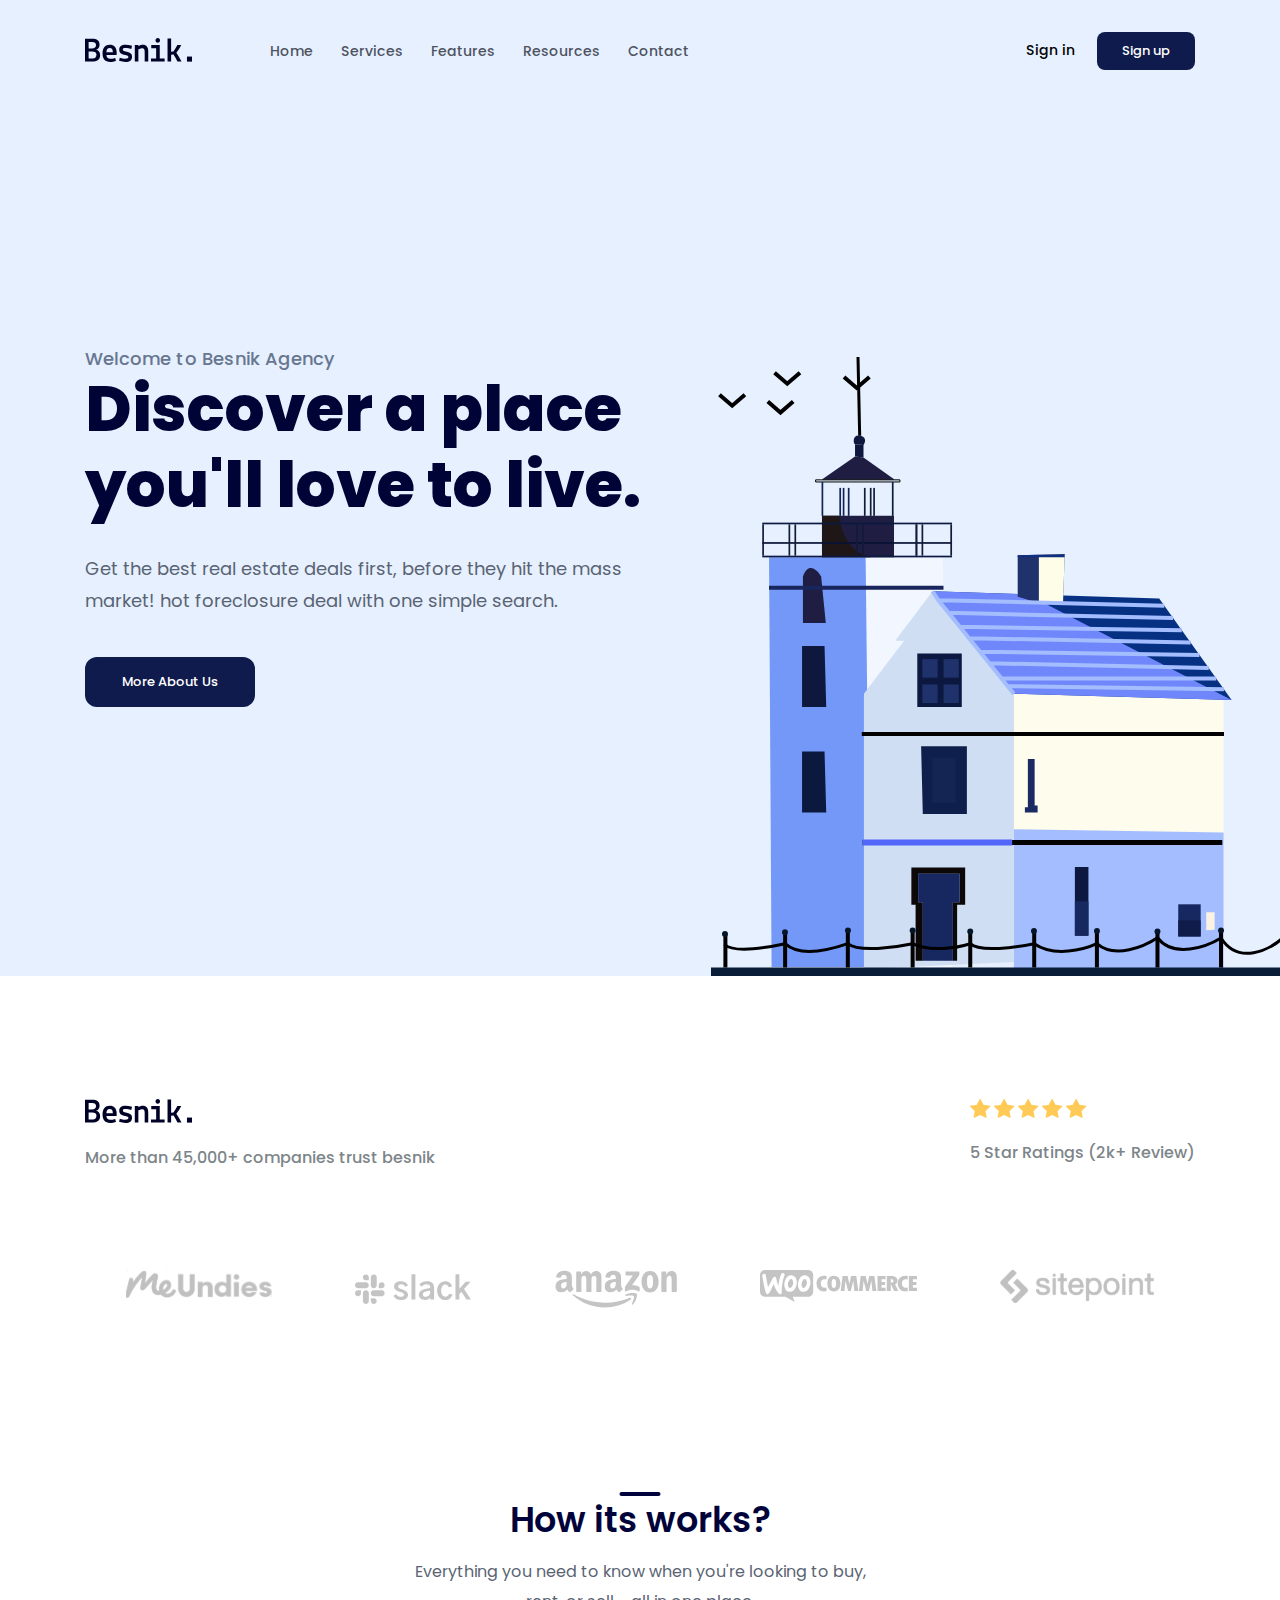
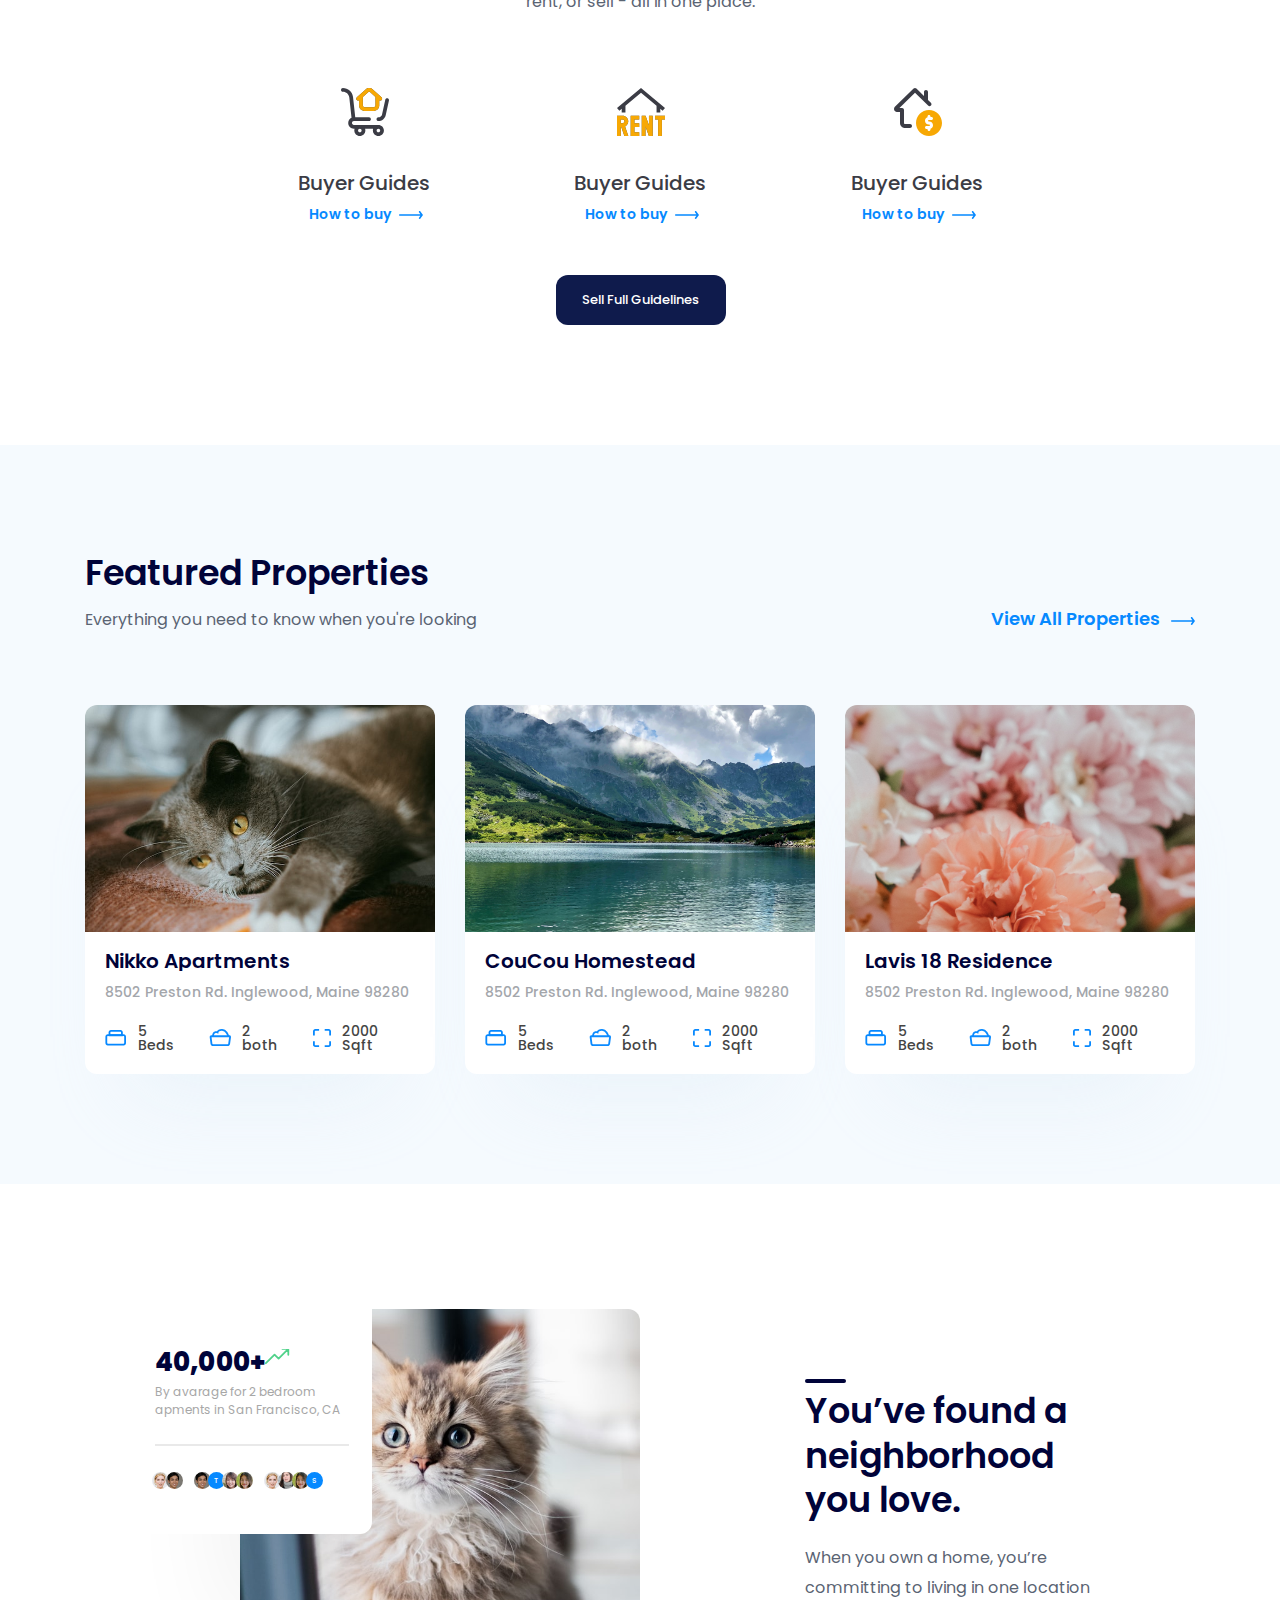
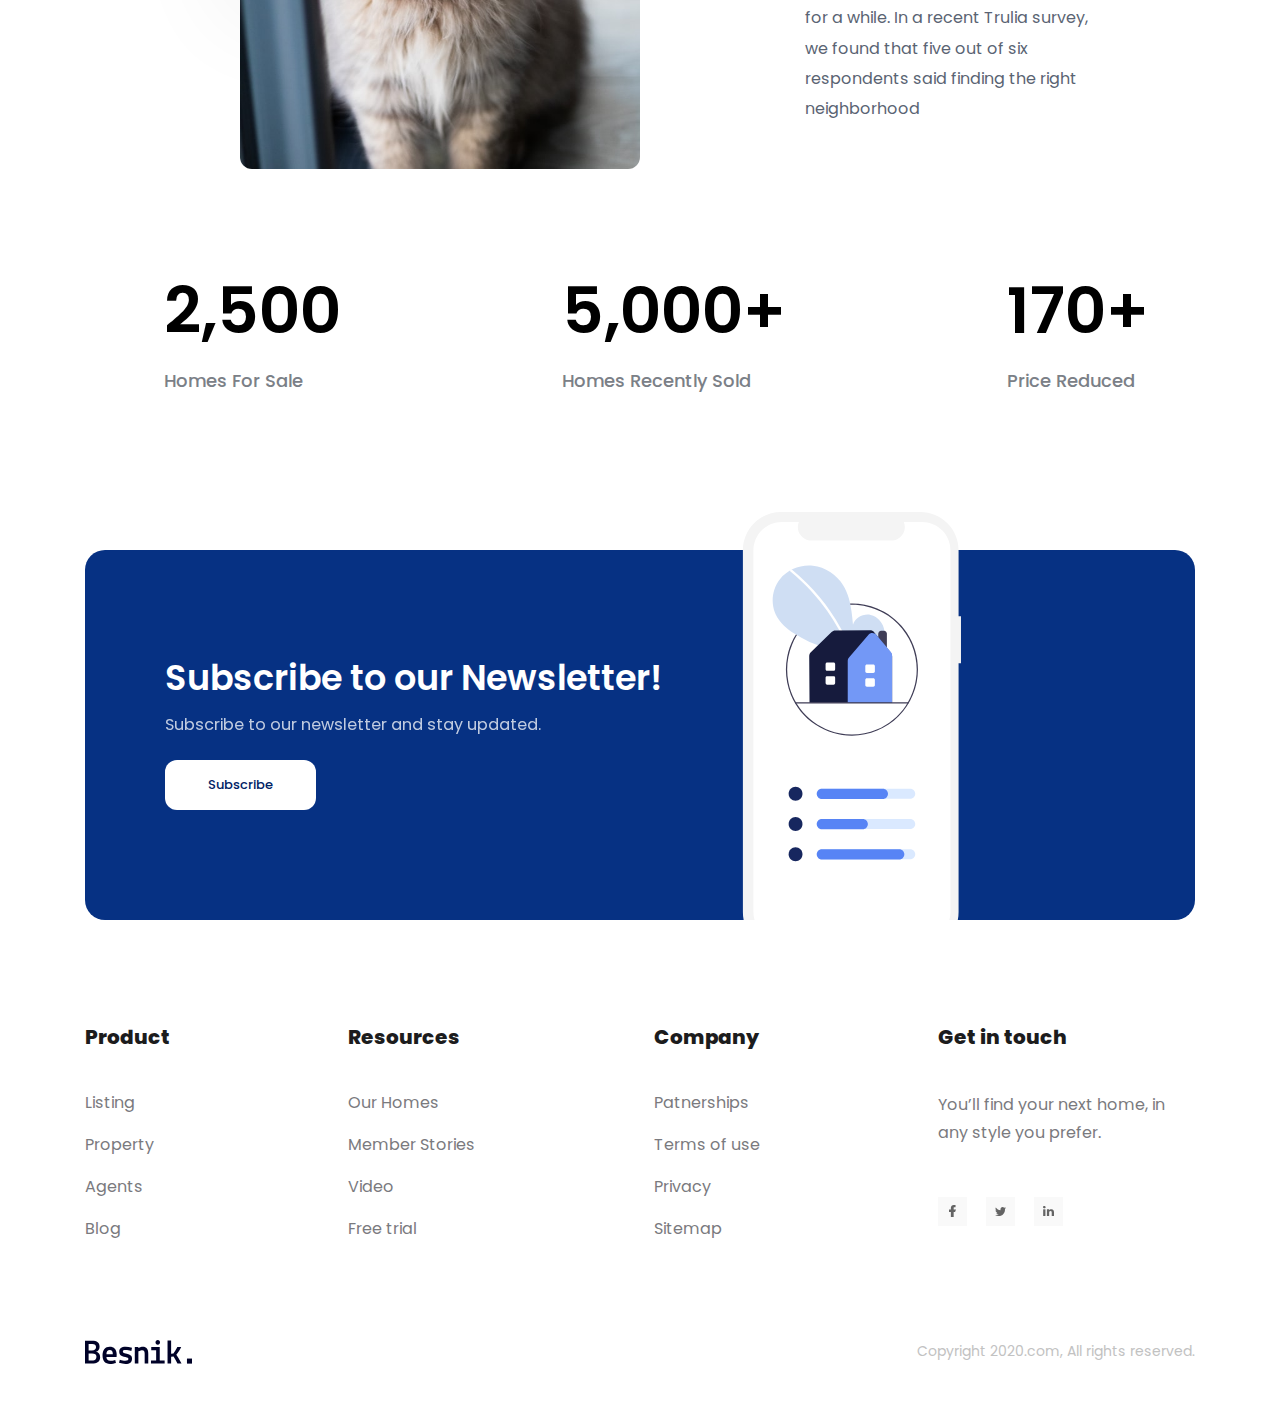
==== index.html @ 0a3ea3dd "Merge branch 'main' of https://github.com/tomioruyuu/project-one" ====
<!DOCTYPE html>
<html lang="en">
    <head>
        <!-- test git pull -->
        <meta charset="UTF-8" />
        <meta http-equiv="X-UA-Compatible" content="IE=edge" />
        <meta name="viewport" content="width=device-width, initial-scale=1.0" />
        <title>project-one 1234</title>
        <link rel="stylesheet" href="./assets/css/reset.css" />
        <link rel="stylesheet" href="./assets/css/styles.css" />
        <link rel="stylesheet" href="./assets/fonts/stylesheet.css" />
    </head>
    <body>
        <main id="home">
            <!-- ==========HEADER=========== -->
            <header class="fixed-header">
                <div class="content">
                    <nav>
                        <a href="#"><img src="./assets/img/Logo.svg" alt="Besnik." /></a>
                        <ul class="navigation">
                            <li><a href="#home">Home</a></li>
                            <li><a href="#services">Services</a></li>
                            <li><a href="#features">Features</a></li>
                            <li><a href="#resources">Resources</a></li>
                            <li><a href="#contact">Contact</a></li>
                        </ul>
                        <div class="sign-btn">
                            <a href="#!">Sign in</a>
                            <a href="#!" class="sign-up btn">Sign up</a>
                        </div>
                    </nav>
                </div>
            </header>

            <!-- ==========HERO=========== -->
            <div id="home" class="hero">
                <div class="content">
                    <div class="content-header">
                        <p class="sub-title">Welcome to Besnik Agency</p>
                        <h2 class="title">
                            Discover a place you'll love to live.
                        </h2>
                        <p class="desc">
                            Get the best real estate deals first, before they
                            hit the mass market! hot foreclosure deal with one
                            simple search.
                        </p>
                        <a href="#!" class="action-header btn">More About Us</a>
                    </div>
                    <div>
                        <img
                            src="./assets/img/house illustration.svg"
                            alt="Houses"
                            class="house-logo"
                        />
                    </div>
                </div>
            </div>
            <!-- ===========CLIENTS=========== -->
            <div class="clients">
                <div class="content">
                    <div class="evaluate">
                        <div class="content-clients">
                            <img src="./assets/img/Logo.svg" alt="Besnik." />
                            <p class="desc">
                                More than 45,000+ companies trust besnik
                            </p>
                        </div>
                        <div class="overview">
                            <div class="star">
                                <a href=""></a
                                ><img src="./assets/img/star.svg" alt="Star" />
                                <a href=""></a
                                ><img src="./assets/img/star.svg" alt="Star" />
                                <a href=""></a
                                ><img src="./assets/img/star.svg" alt="Star" />
                                <a href=""></a
                                ><img src="./assets/img/star.svg" alt="Star" />
                                <a href=""></a
                                ><img src="./assets/img/star.svg" alt="Star" />
                            </div>
                            <p class="desc">5 Star Ratings (2k+ Review)</p>
                        </div>
                    </div>
                    <ul class="client-logo">
                        <a><img src="./assets/img/logo (1).svg" alt="" /></a>
                        <a><img src="./assets/img/logo (2).svg" alt="" /></a>
                        <a>
                            <img
                                class="amazon"
                                src="./assets/img/logo (3).svg"
                                alt=""
                            />
                        </a>
                        <a><img src="./assets/img/logo (4).svg" alt="" /></a>
                        <a><img src="./assets/img/logo (5).svg" alt="" /></a>
                    </ul>
                </div>
            </div>
            <!-- ===========GUIDES=========== -->
            <div id="resources" class="guides">
                <div class="header">
                    <h2 class="heading">How its works?</h2>
                    <p class="desc">
                        Everything you need to know when you're looking to buy,
                        rent, or sell - all in one place.
                    </p>
                </div>
                <div class="seller">
                    <a class="infor" href="#!">
                        <img
                            src="./assets/img/buyer guides.svg"
                            alt=""
                            class="logo-guide"
                        />
                        <h3>Buyer Guides</h3>
                        <div class="action">
                            <span>How to buy</span
                            ><img
                                src="./assets/img/arrow-right.svg"
                                alt=""
                                class="icon"
                            />
                        </div>
                    </a>
                    <a class="infor" href="#!">
                        <img
                            src="./assets/img/Renter guides.svg"
                            alt=""
                            class="logo-guide"
                        />
                        <h3>Buyer Guides</h3>
                        <div class="action">
                            <span>How to buy</span
                            ><img
                                src="./assets/img/arrow-right.svg"
                                alt=""
                                class="icon"
                            />
                        </div>
                    </a>
                    <a class="infor" href="#!">
                        <img
                            src="./assets/img/seller guides.svg"
                            alt=""
                            class="logo-guide"
                        />
                        <h3>Buyer Guides</h3>
                        <div class="action">
                            <span>How to buy</span
                            ><img
                                src="./assets/img/arrow-right.svg"
                                alt=""
                                class="icon"
                            />
                        </div>
                    </a>
                </div>

                <a href="#!" class="btn-sell btn">Sell Full Guidelines</a>
            </div>

            <!-- ===========FEATURES=========== -->
            <div id="features" class="feature">
                <div class="content">
                    <!-- OPENING -->
                    <div class="opening">
                        <h2>Featured Properties</h2>
                        <div class="sub-title">
                            <p class="desc">
                                Everything you need to know when you're looking
                            </p>
                            <a class="action" href="#!">
                                <span>View All Properties</span>
                                <img
                                    src="./assets/img/arrow-right.svg"
                                    alt=""
                                    class="icon"
                                />
                            </a>
                        </div>
                    </div>
                    <!-- CARDS -->
                    <div class="cards">
                        <div class="card-item">
                            <a href="#!"
                                ><img src="./assets/img/cat.jpg" alt="Cat"
                            /></a>
                            <a href="#!"><h3>Nikko Apartments</h3></a>
                            <p class="desc">
                                8502 Preston Rd. Inglewood, Maine 98280
                            </p>
                            <div class="overall">
                                <div class="quantity">
                                    <img
                                        src="./assets/img/bag.svg"
                                        alt=""
                                    /><span>5 Beds</span>
                                </div>
                                <div class="quantity">
                                    <img src="./assets/img/cloud.svg" alt="" />
                                    <span>2 both</span>
                                </div>
                                <div class="quantity">
                                    <img
                                        src="./assets/img/Subtract.svg"
                                        alt=""
                                    />
                                    <span>2000 Sqft</span>
                                </div>
                            </div>
                        </div>
                        <div class="card-item">
                            <a href="#!"
                                ><img src="./assets/img/natural.jpg" alt="Cat"
                            /></a>
                            <a href="#!"><h3>CouCou Homestead</h3></a>
                            <p class="desc">
                                8502 Preston Rd. Inglewood, Maine 98280
                            </p>
                            <div class="overall">
                                <div class="quantity">
                                    <img
                                        src="./assets/img/bag.svg"
                                        alt=""
                                    /><span>5 Beds</span>
                                </div>
                                <div class="quantity">
                                    <img src="./assets/img/cloud.svg" alt="" />
                                    <span>2 both</span>
                                </div>
                                <div class="quantity">
                                    <img
                                        src="./assets/img/Subtract.svg"
                                        alt=""
                                    />
                                    <span>2000 Sqft</span>
                                </div>
                            </div>
                        </div>
                        <div class="card-item">
                            <a href="#!"
                                ><img
                                    src="./assets/img/peachflower.jpg"
                                    alt="Peach Flower"
                            /></a>
                            <a href="#!"><h3>Lavis 18 Residence</h3></a>
                            <p class="desc">
                                8502 Preston Rd. Inglewood, Maine 98280
                            </p>
                            <div class="overall">
                                <div class="quantity">
                                    <img
                                        src="./assets/img/bag.svg"
                                        alt=""
                                    /><span>5 Beds</span>
                                </div>
                                <div class="quantity">
                                    <img src="./assets/img/cloud.svg" alt="" />
                                    <span>2 both</span>
                                </div>
                                <div class="quantity">
                                    <img
                                        src="./assets/img/Subtract.svg"
                                        alt=""
                                    />
                                    <span>2000 Sqft</span>
                                </div>
                            </div>
                        </div>
                    </div>
                </div>
            </div>

            <!-- ===========STATS=========== -->
            <div id="services" class="stats">
                <div class="content">
                    <div class="row">
                        <div class="img-block">
                            <img
                                src="./assets/img/cat-stat.jpg"
                                alt="You’ve found a neighborhood you love."
                            />

                            <div class="trend">
                                <div class="row">
                                    <strong class="value">40,000+</strong>
                                    <img src="./assets/img/trend.svg" alt="" />
                                </div>
                                <p class="desc">
                                    By avarage for 2 bedroom apments in San
                                    Francisco, CA
                                </p>
                                <div class="seperate"></div>
                                <div class="user">
                                    <div class="user-logo">
                                        <img
                                            src="./assets/img/user-1.jpg"
                                            alt=""
                                        />
                                        <img
                                            src="./assets/img/user-2.jpg"
                                            alt=""
                                        />
                                    </div>
                                    <div class="user-logo">
                                        <img
                                            src="./assets/img/user-2.jpg"
                                            alt=""
                                        />
                                        <div class="avatar">T</div>
                                        <img
                                            src="./assets/img/user-4.jpg"
                                            alt=""
                                        />
                                        <img
                                            src="./assets/img/user-5.jpg"
                                            alt=""
                                        />
                                    </div>
                                    <div class="user-logo">
                                        <img
                                            src="./assets/img/user-1.jpg"
                                            alt=""
                                        />
                                        <img
                                            src="./assets/img/user-3.jpg"
                                            alt=""
                                        />
                                        <img
                                            src="./assets/img/user-5.jpg"
                                            alt=""
                                        />
                                        <div class="avatar">S</div>
                                    </div>
                                </div>
                            </div>
                        </div>
                        <div class="infor">
                            <h2 class="sub-title">
                                You’ve found a neighborhood you love.
                            </h2>
                            <p class="desc">
                                When you own a home, you’re committing to living
                                in one location for a while. In a recent Trulia
                                survey, we found that five out of six
                                respondents said finding the right neighborhood
                            </p>
                        </div>
                    </div>
                    <div class="data">
                        <div class="column">
                            <strong class="value">2,500</strong>
                            <p class="desc">Homes For Sale</p>
                        </div>
                        <div class="column">
                            <strong class="value">5,000+</strong>
                            <p class="desc">Homes Recently Sold</p>
                        </div>
                        <div class="column">
                            <strong class="value">170+</strong>
                            <p class="desc">Price Reduced</p>
                        </div>
                    </div>
                </div>
            </div>
            <!-- ===========SUBSCRIPTION=========== -->
            <div id="contact" class="subcription">
                <div class="content">
                    <div class="body">
                        <div class="infor">
                            <h2 class="sub-title">
                                Subscribe to our Newsletter!
                            </h2>
                            <p class="desc">
                                Subscribe to our newsletter and stay updated.
                            </p>
                            <a href="#!" class="btn">Subscribe</a>
                        </div>
                        <div class="home-icon">
                            <img
                                src="./assets/img/home illustration.svg"
                                alt="Home"
                            />
                        </div>
                    </div>
                </div>
            </div>
            <!-- ===========FOOTER=========== -->
            <div class="footer">
                <div class="content">
                    <div class="information">
                        <ul class="produce">
                            <li>
                                <h3>Product</h3>
                                <ul class="produce-list">
                                    <li><a href="#!">Listing</a></li>
                                    <li><a href="#!">Property</a></li>
                                    <li><a href="#!">Agents</a></li>
                                    <li><a href="#!">Blog</a></li>
                                </ul>
                            </li>
                            <li>
                                <h3>Resources</h3>
                                <ul class="produce-list">
                                    <li><a href="#!">Our Homes</a></li>
                                    <li><a href="#!">Member Stories</a></li>
                                    <li><a href="#!">Video</a></li>
                                    <li><a href="#!">Free trial</a></li>
                                </ul>
                            </li>
                            <li>
                                <h3>Company</h3>
                                <ul class="produce-list">
                                    <li><a href="#!">Patnerships</a></li>
                                    <li><a href="#!">Terms of use</a></li>
                                    <li><a href="#!">Privacy</a></li>
                                    <li><a href="#!">Sitemap</a></li>
                                </ul>
                            </li>
                            <li class="contact">
                                <h3>Get in touch</h3>
                                <p class="desc">
                                    You’ll find your next home, in any style you
                                    prefer.
                                </p>
                                <a href="#!">
                                    <img
                                        src="./assets/img/Facebook icon.svg"
                                        alt="Facebook"
                                    />
                                </a>
                                <a href="#!">
                                    <img
                                        src="./assets/img/twitter icon.svg"
                                        alt="twitter"
                                    />
                                </a>
                                <a href="#!">
                                    <img
                                        src="./assets/img/lindedin icon.svg"
                                        alt="lindedin"
                                    />
                                </a>
                            </li>
                        </ul>
                        <div class="row">
                            <img src="./assets/img/Logo.svg" alt="Besnik." />
                            <p class="desc">
                                Copyright 2020.com, All rights reserved.
                            </p>
                        </div>
                    </div>
                </div>
            </div>
        </main>
    </body>
</html>
---- assets/css/styles.css ----
* {
    box-sizing: border-box;
    margin: 0;
    padding: 0;
}
html,
body {
    scroll-behavior: smooth;
}

html {
    font-size: 62.5%;
}

body {
    font-family: "Poppins";
}

/* COMMON */
:root {
    --primary-color: #0f1b4c;

}

a {
    text-decoration: none;
    color: #000;
}

.content {
    width: 1110px;
    margin: auto;
}

.btn {
    display: inline-block;
    min-width: 98px;
    padding: 15px 0;
    background: var(--primary-color);
    border-radius: 12px;
    font-weight: 500;
    font-size: 1.3rem;
    line-height: 1.53;
    text-align: center;
    color: #ffffff;
}

.btn:hover {
    opacity: 0.8;
}

/* ========HEADER========= */
.fixed-header {
    background: #e6f0ff;
    padding-top: 26px;
    position: sticky;
    top: -26px;
    z-index: 1;
}

nav {
    padding: 12px 0;
    display: flex;
    align-items: center;
    position: relative;
}

nav .navigation {
    display: flex;
    margin-left: 64px;
}

nav .navigation li {
    padding: 0 14px;
}

nav .navigation a {
    font-weight: 500;
    font-size: 1.4rem;
    line-height: 1.5;
    color: #4f5361;
}

nav .navigation a:hover {
    text-decoration: underline;
}

nav .sign-btn {
    right: 0;
    position: absolute;
    font-weight: 500;
    font-size: 1.4rem;
    line-height: 1.5;
    color: var(--primary-color);
}

nav .sign-btn .sign-up {
    border-radius: 8px;
    padding: 9px 0;
    margin-left: 18px;
}

/* ========CONTENT HEADER======== */
.hero {
    position: relative;
    height: 100vh;
    background: #e6f0ff;
    display: flex;
    flex-direction: column;
}

.hero .content-header {
    width: 560px;
    /* margin-top: 165px; */
}

.hero .content-header .sub-title {
    font-weight: 500;
    font-size: 1.8rem;
    line-height: 1.5;
    letter-spacing: 0.01em;
    color: #687690;
}

.hero .content-header .title {
    font-weight: 700;
    font-size: 6.3rem;
    line-height: 1.2;
    color: #000336;
}

.hero .content-header .desc {
    margin-top: 30px;
    font-weight: 400;
    font-size: 18px;
    line-height: 32px;
    color: #5a6473;
}

.hero .content-header .action-header {
    margin-top: 40px;
    min-width: 170px;
}

.hero .house-logo {
    position: absolute;
    bottom: 0;
    right: calc((100% - 1110px) / 2 - 100px);
}

/* ========CLIENTS======== */
.clients {
    margin-top: 80px;
}

.clients .evaluate {
    display: flex;
    justify-content: space-between;
    padding-top: 43px;
}

.clients .evaluate .desc {
    margin-top: 23px;
    font-weight: 500;
    font-size: 1.6rem;
    line-height: 1.25;
    color: #7d8589;
}

/* ========CLIENTS-LOGO======== */
.clients .client-logo {
    display: flex;
    justify-content: space-between;
    align-items: center;
    margin-top: 70px;
    padding-bottom: 41px;
}

.clients .client-logo a {
    height: 90px;
    padding: 32px 41px 23px;
    border-radius: 12px;
}

.clients .client-logo a:hover {
    box-shadow: 0px 45px 80px rgba(0, 0, 0, 0.04);
}

/* ========GUIDES======== */
.guides {
    width: 685px;
    margin: auto;
    margin-top: 40px;
    padding-bottom: 80px;
}

.guides .header {
    padding-top: 93px;
    text-align: center;
}
.guides .header .heading {
    position: relative;
    font-weight: 600;
    font-size: 3.5rem;
    line-height: 1;
    color: #000339;
    margin-bottom: 20px;
}

.guides .header .heading::before {
    position: absolute;
    top: -10px;
    left: 50%;
    transform: translateX(-50%);
    content: "";
    display: inline-block;
    width: 41px;
    height: 4px;
    background: #000339;
    border-radius: 12px;
}

.guides .header .desc {
    margin: auto;
    max-width: 460px;
    font-weight: 400;
    font-size: 1.6rem;
    line-height: 1.875;
    color: #5a6473;
}

.guides .seller {
    margin-top: 70px;
    display: flex;
    justify-content: space-between;
    align-items: center;
}

.guides .seller .logo-guide {
    margin-left: 43px;
}

.guides .seller h3 {
    margin-top: 34px;
    font-weight: 500;
    font-size: 2rem;
    line-height: 1.1;
    color: #3b3c45;
}

.guides .seller span {
    display: inline-block;
    margin: 10px 8px 0 11px;
    font-weight: 600;
    font-size: 1.4rem;
    line-height: 1.5;
    color: #0689ff;
}

.btn-sell {
    margin-left: 258px;
    min-width: 170px;
    margin-top: 50px;
}

/* ======== FEATURES ======== */
.feature {
    background: #f5fafe;
    margin-top: 40px;
    padding-bottom: 110px;
}

.feature .opening h2 {
    padding-top: 110px;
    font-weight: 600;
    font-size: 3.5rem;
    line-height: 1;
    color: #000339;
}

.feature .sub-title {
    display: flex;
    justify-content: space-between;
    margin-top: 15px;
}

.feature .sub-title .desc {
    font-weight: 400;
    font-size: 1.6rem;
    line-height: 1.875;
    color: #5a6473;
}

.feature .sub-title span {
    font-weight: 600;
    font-size: 1.8rem;
    line-height: 1.5;
    color: #0689ff;
    margin-right: 8px;
}

/* ======== FEATURES-ONE CARDS ======== */
.cards {
    margin-top: 70px;
    display: flex;
    gap: 30px;
}

.cards .card-item {
    background-color: #fff;
    box-shadow: 0px 65px 80px -46px rgba(226, 238, 249, 0.6);
    border-radius: 12px;
}

.cards .card-item > a > img {
    width: 350px;
    height: 227px;
    object-fit: cover;
    object-position: center;
    border-top-left-radius: 12px;
    border-top-right-radius: 12px;
}
.cards .card-item > a > img:hover {
    opacity: 0.8;
}

.cards .card-item h3 {
    padding-left: 20px;
    margin-top: 17px;
    font-weight: 600;
    font-size: 2rem;
    line-height: 1;
    color: #000339;
    display: -webkit-box;
    -webkit-line-clamp: 2;
    -webkit-box-orient: vertical;
    overflow: hidden;
}

.cards .card-item .desc {
    margin-top: 11px;
    padding-left: 20px;
    font-weight: 500;
    font-size: 1.4rem;
    line-height: 1.5;
    color: #a3a6ab;
    display: -webkit-box;
    -webkit-line-clamp: 3;
    -webkit-box-orient: vertical;
    overflow: hidden;
}

.cards .overall {
    display: flex;
    padding-left: 20px;
    padding: 21px 0 22px 20px;
}

.cards .quantity {
    display: flex;
    align-items: center;
}

.cards .quantity span {
    margin-left: 11px;
    margin-right: 23px;
    font-weight: 500;
    font-size: 1.4rem;
    line-height: 1;
    color: #444444;
}

/* ======== STATS ======== */
.stats {
    margin-top: 75px;
    padding: 50px 0;
}

.stats .content {
    width: 1017px;
}

.stats .row {
    display: flex;
}

.stats .img-block,
.stats .infor {
    width: 50%;
}

.stats .img-block {
    position: relative;
}

.stats .img-block > img {
    display: block;
    width: 400px;
    height: 460px;
    object-fit: cover;
    margin-left: auto;
    border-radius: 12px;
}

.trend {
    width: 240px;
    position: absolute;
    top: 0;
    padding: 40px 23px 45px;
    background: #fff;
    box-shadow: 90px 85px 100px rgba(0, 0, 0, 0.06);
    border-radius: 0px 0px 12px 12px;
}

.trend .row {
    display: flex;
}

.trend .row .value {
    font-weight: 700;
    font-size: 2.6rem;
    line-height: 1;
    letter-spacing: 0.01em;
    color: #000339;
}

.trend .row img {
    width: 25.11px;
    height: 16.03px;
    object-fit: cover;
}

.trend .desc {
    font-weight: 400;
    font-size: 1.2rem;
    line-height: 1.5;
    margin-top: 8px;
    color: #a7a7a7;
}

.trend .seperate {
    margin-top: 25px;
    border: 1px solid #e9e9e9;
}

.trend .user {
    margin-top: 26px;
    display: flex;
    flex-wrap: wrap;
}

.trend .user-logo {
    display: flex;
    margin-right: 14px;
}

.trend .user-logo img {
    width: 17px;
    height: 17px;
    border-radius: 50%;
    margin-left: -3px;
}

.trend .user-logo .avatar {
    width: 17px;
    height: 17px;
    border-radius: 50%;
    margin-left: -3px;
    background-color: #0689ff;
    font-weight: 450;
    font-size: 7.26076px;
    line-height: 17px;
    text-align: center;
    letter-spacing: -0.02em;
    color: #ffffff;
}

.stats .infor {
    margin-top: 80px;
    padding-left: 165px;
}

.stats .infor .sub-title {
    position: relative;
    width: 269px;
    font-weight: 600;
    font-size: 3.5rem;
    line-height: 1.28;
    color: #000339;
}

.stats .infor .sub-title::before {
    position: absolute;
    top: -10px;
    content: "";
    display: block;
    width: 41px;
    height: 4px;
    background: #000339;
    border-radius: 12px;
}

.stats .infor .desc {
    width: 309px;
    margin-top: 20px;
    font-weight: 400;
    font-size: 1.6rem;
    line-height: 1.88;
    color: #5a6473;
}

.stats .data {
    display: flex;
    justify-content: space-between;
    margin-top: 110px;
    margin-left: 32px;
}

.stats .data .value {
    font-weight: 600;
    font-size: 6.4rem;
    line-height: 1;
    color: #000000;
}

.stats .data .desc {
    margin-top: 24px;
    font-weight: 500;
    font-size: 1.8rem;
    line-height: 1.5;
    color: #7b8087;
}

/* ======== SUBSCRIPTION ======== */
.subcription {
    margin-top: 106px;
}

.subcription .body {
    display: flex;
    align-items: center;
    background: #063183;
    border-radius: 20px;
    height: 370px;
}

.subcription .infor {
    padding: 0 80px;
}

.subcription .infor .sub-title {
    font-weight: 600;
    font-size: 3.5rem;
    line-height: 1;
    color: #ffffff;
}

.subcription .infor .desc {
    margin-top: 15px;
    font-weight: 400;
    font-size: 1.6rem;
    line-height: 1.88;
    color: #ffffff;
    opacity: 0.75;
}

.subcription .infor .btn {
    margin-top: 20px;
    min-width: 151px;
    font-weight: 500;
    font-size: 1.3rem;
    line-height: 1.5;
    color: #002366;
    background: #ffffff;
}

.subcription .home-icon {
    margin-bottom: 36px;
}

/* ======== FOOTER ======== */
.footer {
    margin-top: 55px;
}

.footer .produce {
    display: flex;
    justify-content: space-between;
}

.footer .produce h3 {
    font-weight: 700;
    font-size: 2rem;
    line-height: 1.2;
    color: #1c1c1d;
    margin-top: 50px;
    margin-bottom: 42px;
}

.footer .produce-list li {
    margin-bottom: 18px;
}

.footer .produce-list a {
    font-weight: 400;
    font-size: 1.6rem;
    line-height: 1.5;
    color: #7a7a7e;
}

.footer .produce-list a:hover {
    text-decoration: underline;
}

.footer .produce .desc {
    max-width: 257px;
    font-weight: 400;
    font-size: 1.6rem;
    line-height: 1.75;
    color: #7a7a7e;
    margin-bottom: 50px;
}

.footer .contact img {
    margin-right: 16px;
    left: 70.69%;
    right: 27.33%;
    background: #f9f9f9;
}

.footer .row {
    display: flex;
    justify-content: space-between;
    align-items: center;
    margin-top: 81px;
    margin-bottom: 58px;
}

.footer .row .desc {
    font-weight: 400;
    font-size: 1.4rem;
    line-height: 1.5;
    color: #c2c2c2;
}
---- assets/fonts/stylesheet.css ----
@font-face {
    font-family: 'Poppins';
    src: url('Poppins/Poppins-Black.woff2') format('woff2'),
        url('Poppins/Poppins-Black.woff') format('woff');
    font-weight: 900;
    font-style: normal;
    font-display: swap;
}

@font-face {
    font-family: 'Poppins';
    src: url('Poppins/Poppins-Bold.woff2') format('woff2'),
        url('Poppins/Poppins-Bold.woff') format('woff');
    font-weight: bold;
    font-style: normal;
    font-display: swap;
}

@font-face {
    font-family: 'Poppins';
    src: url('Poppins/Poppins-BlackItalic.woff2') format('woff2'),
        url('Poppins/Poppins-BlackItalic.woff') format('woff');
    font-weight: 900;
    font-style: italic;
    font-display: swap;
}

@font-face {
    font-family: 'Poppins';
    src: url('Poppins/Poppins-ExtraBold.woff2') format('woff2'),
        url('Poppins/Poppins-ExtraBold.woff') format('woff');
    font-weight: bold;
    font-style: normal;
    font-display: swap;
}

@font-face {
    font-family: 'Poppins';
    src: url('Poppins/Poppins-ExtraLightItalic.woff2') format('woff2'),
        url('Poppins/Poppins-ExtraLightItalic.woff') format('woff');
    font-weight: 200;
    font-style: italic;
    font-display: swap;
}

@font-face {
    font-family: 'Poppins';
    src: url('Poppins/Poppins-ExtraLight.woff2') format('woff2'),
        url('Poppins/Poppins-ExtraLight.woff') format('woff');
    font-weight: 200;
    font-style: normal;
    font-display: swap;
}

@font-face {
    font-family: 'Poppins';
    src: url('Poppins/Poppins-Italic.woff2') format('woff2'),
        url('Poppins/Poppins-Italic.woff') format('woff');
    font-weight: normal;
    font-style: italic;
    font-display: swap;
}

@font-face {
    font-family: 'Poppins';
    src: url('Poppins/Poppins-BoldItalic.woff2') format('woff2'),
        url('Poppins/Poppins-BoldItalic.woff') format('woff');
    font-weight: bold;
    font-style: italic;
    font-display: swap;
}

@font-face {
    font-family: 'Poppins';
    src: url('Poppins/Poppins-ExtraBoldItalic.woff2') format('woff2'),
        url('Poppins/Poppins-ExtraBoldItalic.woff') format('woff');
    font-weight: bold;
    font-style: italic;
    font-display: swap;
}

@font-face {
    font-family: 'Poppins';
    src: url('Poppins/Poppins-Light.woff2') format('woff2'),
        url('Poppins/Poppins-Light.woff') format('woff');
    font-weight: 300;
    font-style: normal;
    font-display: swap;
}

@font-face {
    font-family: 'Poppins';
    src: url('Poppins/Poppins-Medium.woff2') format('woff2'),
        url('Poppins/Poppins-Medium.woff') format('woff');
    font-weight: 500;
    font-style: normal;
    font-display: swap;
}

@font-face {
    font-family: 'Poppins';
    src: url('Poppins/Poppins-LightItalic.woff2') format('woff2'),
        url('Poppins/Poppins-LightItalic.woff') format('woff');
    font-weight: 300;
    font-style: italic;
    font-display: swap;
}

@font-face {
    font-family: 'Poppins';
    src: url('Poppins/Poppins-Regular.woff2') format('woff2'),
        url('Poppins/Poppins-Regular.woff') format('woff');
    font-weight: normal;
    font-style: normal;
    font-display: swap;
}

@font-face {
    font-family: 'Poppins';
    src: url('Poppins/Poppins-SemiBold.woff2') format('woff2'),
        url('Poppins/Poppins-SemiBold.woff') format('woff');
    font-weight: 600;
    font-style: normal;
    font-display: swap;
}

@font-face {
    font-family: 'Poppins';
    src: url('Poppins/Poppins-ThinItalic.woff2') format('woff2'),
        url('Poppins/Poppins-ThinItalic.woff') format('woff');
    font-weight: 100;
    font-style: italic;
    font-display: swap;
}

@font-face {
    font-family: 'Poppins';
    src: url('Poppins/Poppins-SemiBoldItalic.woff2') format('woff2'),
        url('Poppins/Poppins-SemiBoldItalic.woff') format('woff');
    font-weight: 600;
    font-style: italic;
    font-display: swap;
}

@font-face {
    font-family: 'Poppins';
    src: url('Poppins/Poppins-MediumItalic.woff2') format('woff2'),
        url('Poppins/Poppins-MediumItalic.woff') format('woff');
    font-weight: 500;
    font-style: italic;
    font-display: swap;
}

@font-face {
    font-family: 'Poppins';
    src: url('Poppins/Poppins-Thin.woff2') format('woff2'),
        url('Poppins/Poppins-Thin.woff') format('woff');
    font-weight: 100;
    font-style: normal;
    font-display: swap;
}
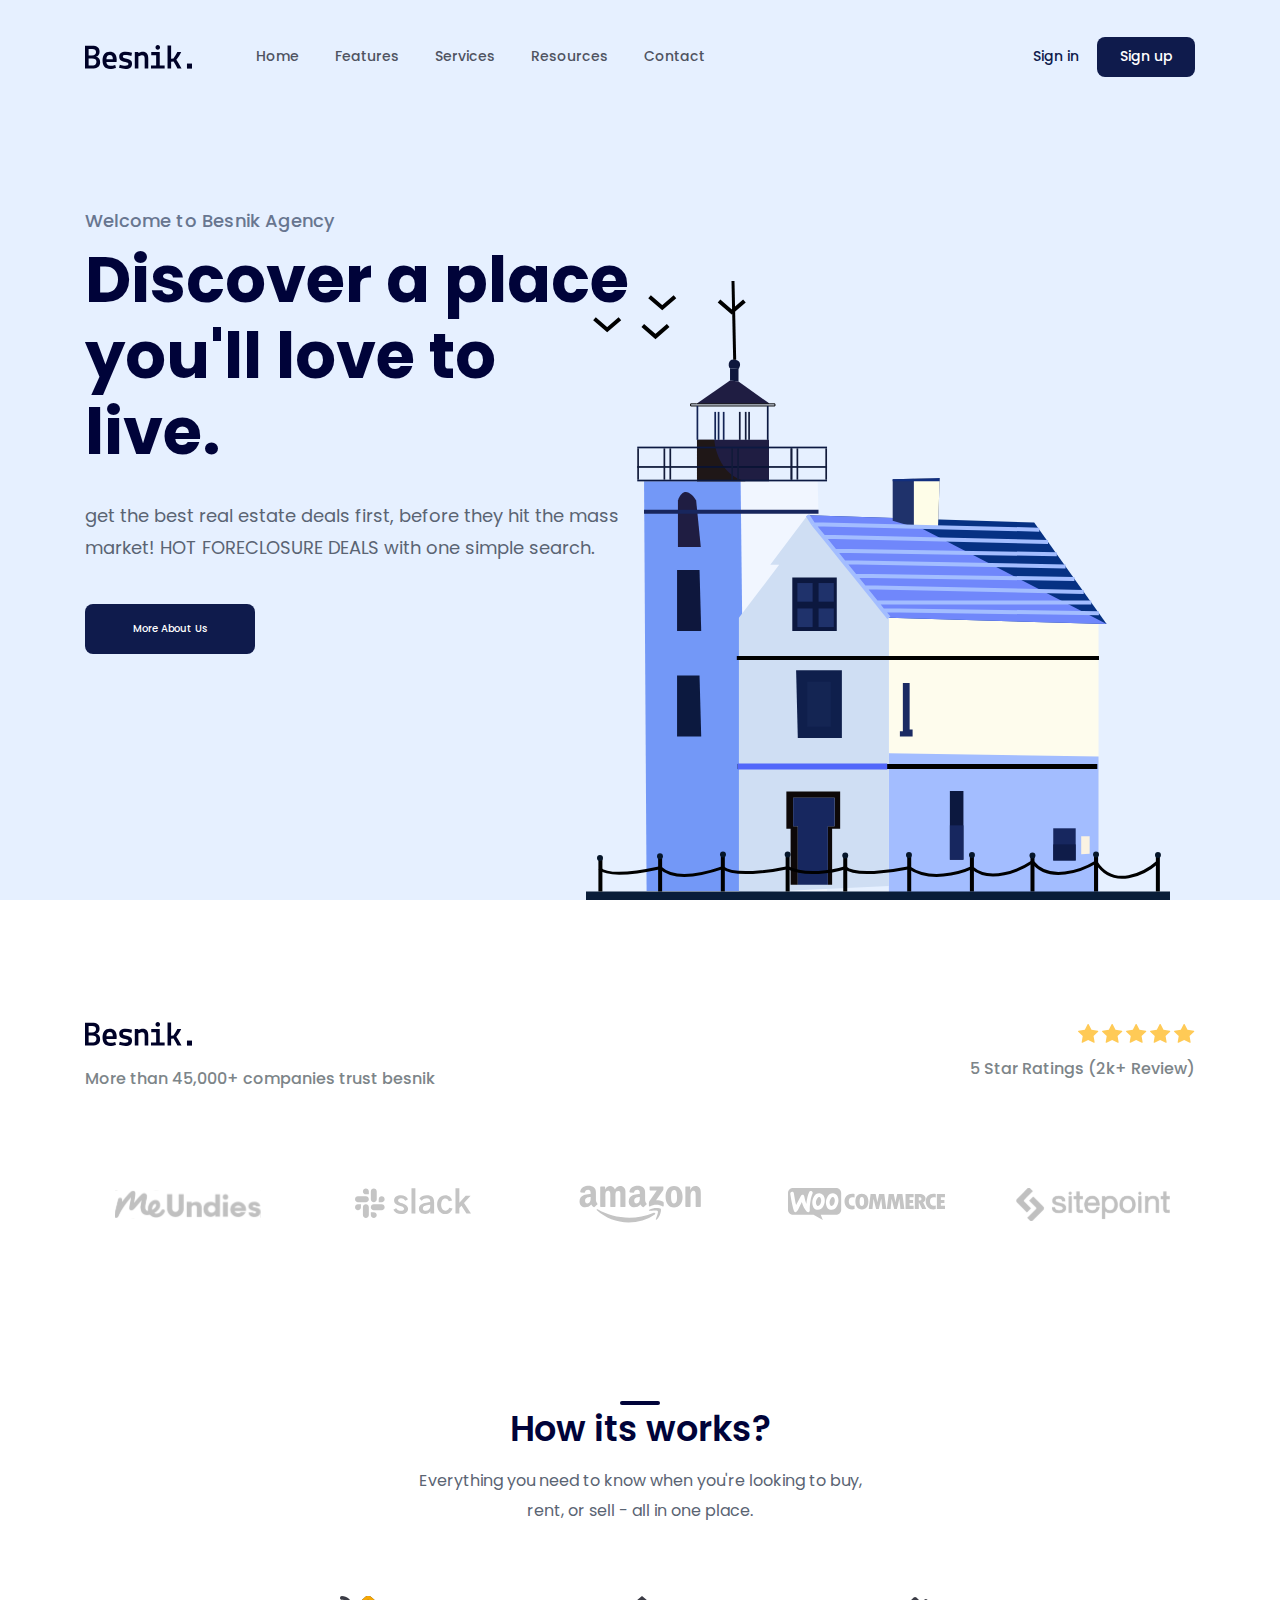
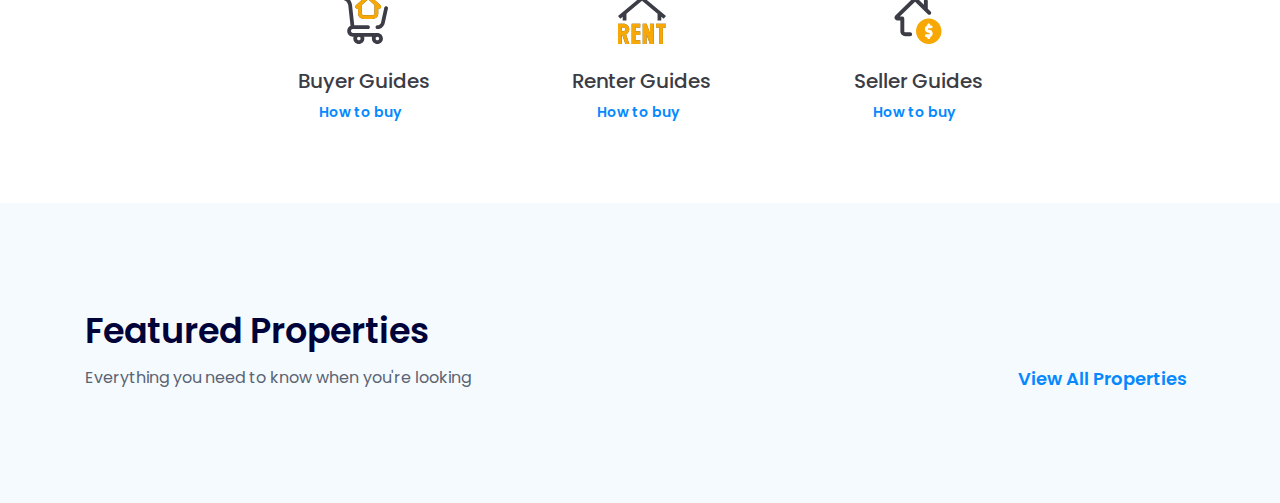
==== commit df823fa3: "making content" ====
--- a/index.html
+++ b/index.html
@@ -1,458 +1,185 @@
 <!DOCTYPE html>
 <html lang="en">
-    <head>
-        <!-- test git pull -->
-        <meta charset="UTF-8" />
-        <meta http-equiv="X-UA-Compatible" content="IE=edge" />
-        <meta name="viewport" content="width=device-width, initial-scale=1.0" />
-        <title>project-one 1234</title>
-        <link rel="stylesheet" href="./assets/css/reset.css" />
-        <link rel="stylesheet" href="./assets/css/styles.css" />
-        <link rel="stylesheet" href="./assets/fonts/stylesheet.css" />
-    </head>
-    <body>
-        <main id="home">
-            <!-- ==========HEADER=========== -->
-            <header class="fixed-header">
-                <div class="content">
-                    <nav>
-                        <a href="#"><img src="./assets/img/Logo.svg" alt="Besnik." /></a>
-                        <ul class="navigation">
-                            <li><a href="#home">Home</a></li>
-                            <li><a href="#services">Services</a></li>
-                            <li><a href="#features">Features</a></li>
-                            <li><a href="#resources">Resources</a></li>
-                            <li><a href="#contact">Contact</a></li>
-                        </ul>
-                        <div class="sign-btn">
-                            <a href="#!">Sign in</a>
-                            <a href="#!" class="sign-up btn">Sign up</a>
-                        </div>
-                    </nav>
-                </div>
-            </header>
+  <head>
+    <meta charset="UTF-8" />
+    <meta name="viewport" content="width=device-width, initial-scale=1.0" />
 
-            <!-- ==========HERO=========== -->
-            <div id="home" class="hero">
-                <div class="content">
-                    <div class="content-header">
-                        <p class="sub-title">Welcome to Besnik Agency</p>
-                        <h2 class="title">
-                            Discover a place you'll love to live.
-                        </h2>
-                        <p class="desc">
-                            Get the best real estate deals first, before they
-                            hit the mass market! hot foreclosure deal with one
-                            simple search.
-                        </p>
-                        <a href="#!" class="action-header btn">More About Us</a>
-                    </div>
-                    <div>
-                        <img
-                            src="./assets/img/house illustration.svg"
-                            alt="Houses"
-                            class="house-logo"
-                        />
-                    </div>
-                </div>
-            </div>
-            <!-- ===========CLIENTS=========== -->
-            <div class="clients">
-                <div class="content">
-                    <div class="evaluate">
-                        <div class="content-clients">
-                            <img src="./assets/img/Logo.svg" alt="Besnik." />
-                            <p class="desc">
-                                More than 45,000+ companies trust besnik
-                            </p>
-                        </div>
-                        <div class="overview">
-                            <div class="star">
-                                <a href=""></a
-                                ><img src="./assets/img/star.svg" alt="Star" />
-                                <a href=""></a
-                                ><img src="./assets/img/star.svg" alt="Star" />
-                                <a href=""></a
-                                ><img src="./assets/img/star.svg" alt="Star" />
-                                <a href=""></a
-                                ><img src="./assets/img/star.svg" alt="Star" />
-                                <a href=""></a
-                                ><img src="./assets/img/star.svg" alt="Star" />
-                            </div>
-                            <p class="desc">5 Star Ratings (2k+ Review)</p>
-                        </div>
-                    </div>
-                    <ul class="client-logo">
-                        <a><img src="./assets/img/logo (1).svg" alt="" /></a>
-                        <a><img src="./assets/img/logo (2).svg" alt="" /></a>
-                        <a>
-                            <img
-                                class="amazon"
-                                src="./assets/img/logo (3).svg"
-                                alt=""
-                            />
-                        </a>
-                        <a><img src="./assets/img/logo (4).svg" alt="" /></a>
-                        <a><img src="./assets/img/logo (5).svg" alt="" /></a>
-                    </ul>
-                </div>
-            </div>
-            <!-- ===========GUIDES=========== -->
-            <div id="resources" class="guides">
-                <div class="header">
-                    <h2 class="heading">How its works?</h2>
-                    <p class="desc">
-                        Everything you need to know when you're looking to buy,
-                        rent, or sell - all in one place.
-                    </p>
-                </div>
-                <div class="seller">
-                    <a class="infor" href="#!">
-                        <img
-                            src="./assets/img/buyer guides.svg"
-                            alt=""
-                            class="logo-guide"
-                        />
-                        <h3>Buyer Guides</h3>
-                        <div class="action">
-                            <span>How to buy</span
-                            ><img
-                                src="./assets/img/arrow-right.svg"
-                                alt=""
-                                class="icon"
-                            />
-                        </div>
-                    </a>
-                    <a class="infor" href="#!">
-                        <img
-                            src="./assets/img/Renter guides.svg"
-                            alt=""
-                            class="logo-guide"
-                        />
-                        <h3>Buyer Guides</h3>
-                        <div class="action">
-                            <span>How to buy</span
-                            ><img
-                                src="./assets/img/arrow-right.svg"
-                                alt=""
-                                class="icon"
-                            />
-                        </div>
-                    </a>
-                    <a class="infor" href="#!">
-                        <img
-                            src="./assets/img/seller guides.svg"
-                            alt=""
-                            class="logo-guide"
-                        />
-                        <h3>Buyer Guides</h3>
-                        <div class="action">
-                            <span>How to buy</span
-                            ><img
-                                src="./assets/img/arrow-right.svg"
-                                alt=""
-                                class="icon"
-                            />
-                        </div>
-                    </a>
-                </div>
+    <!-- LINK FONTS -->
+    <link rel="preconnect" href="https://fonts.googleapis.com" />
+    <link rel="preconnect" href="https://fonts.gstatic.com" crossorigin />
+    <link
+      href="https://fonts.googleapis.com/css2?family=Poppins:wght@400;500;600;700&display=swap"
+      rel="stylesheet"
+    />
 
-                <a href="#!" class="btn-sell btn">Sell Full Guidelines</a>
+    <!-- LINK FONT AWESOME CDN -->
+    <link
+      rel="stylesheet"
+      href="https://cdnjs.cloudflare.com/ajax/libs/font-awesome/6.4.2/css/all.min.css"
+      integrity="sha512-z3gLpd7yknf1YoNbCzqRKc4qyor8gaKU1qmn+CShxbuBusANI9QpRohGBreCFkKxLhei6S9CQXFEbbKuqLg0DA=="
+      crossorigin="anonymous"
+      referrerpolicy="no-referrer"
+    />
+
+    <!-- LINK CSS -->
+    <link rel="stylesheet" href="./assets/css/reset.css" />
+    <link rel="stylesheet" href="./assets/css/styles.css" />
+    <link rel="stylesheet" href="./assets/css/responsive.css" />
+
+    <title>Project 01</title>
+  </head>
+  <body>
+    <!-- NAVIGATION -->
+    <section class="navbar">
+      <div class="main-content">
+        <div class="navbar-content">
+          <img src="./assets/img/Logo.svg" alt="" class="logo" />
+          <ul class="nav">
+            <li><a href="#!">Home</a></li>
+            <li><a href="#!">Features</a></li>
+            <li><a href="#!">Services</a></li>
+            <li><a href="#!">Resources</a></li>
+            <li><a href="#!">Contact</a></li>
+          </ul>
+          <div class="nav-cta">
+            <a href="#!">Sign in</a>
+            <a class="nav-cta__btn btn" href="#!">Sign up</a>
+          </div>
+        </div>
+      </div>
+    </section>
+    <main>
+      <!-- HERO -->
+      <section class="hero">
+        <div class="main-content">
+          <!-- HERO CONTENT -->
+          <div class="hero-content">
+            <div class="hero-info">
+              <p class="hero-info__sub">Welcome to Besnik Agency</p>
+              <h2 class="hero-info__tittle">
+                Discover a place you'll love to live.
+              </h2>
+              <p class="hero-info__desc">
+                get the best real estate deals first, before they hit the mass
+                market! HOT FORECLOSURE DEALS with one simple search.
+              </p>
+              <div class="hero-info__cta">
+                <a class="hero-info__btn btn" href="#!">More About Us</a>
+              </div>
             </div>
 
-            <!-- ===========FEATURES=========== -->
-            <div id="features" class="feature">
-                <div class="content">
-                    <!-- OPENING -->
-                    <div class="opening">
-                        <h2>Featured Properties</h2>
-                        <div class="sub-title">
-                            <p class="desc">
-                                Everything you need to know when you're looking
-                            </p>
-                            <a class="action" href="#!">
-                                <span>View All Properties</span>
-                                <img
-                                    src="./assets/img/arrow-right.svg"
-                                    alt=""
-                                    class="icon"
-                                />
-                            </a>
-                        </div>
-                    </div>
-                    <!-- CARDS -->
-                    <div class="cards">
-                        <div class="card-item">
-                            <a href="#!"
-                                ><img src="./assets/img/cat.jpg" alt="Cat"
-                            /></a>
-                            <a href="#!"><h3>Nikko Apartments</h3></a>
-                            <p class="desc">
-                                8502 Preston Rd. Inglewood, Maine 98280
-                            </p>
-                            <div class="overall">
-                                <div class="quantity">
-                                    <img
-                                        src="./assets/img/bag.svg"
-                                        alt=""
-                                    /><span>5 Beds</span>
-                                </div>
-                                <div class="quantity">
-                                    <img src="./assets/img/cloud.svg" alt="" />
-                                    <span>2 both</span>
-                                </div>
-                                <div class="quantity">
-                                    <img
-                                        src="./assets/img/Subtract.svg"
-                                        alt=""
-                                    />
-                                    <span>2000 Sqft</span>
-                                </div>
-                            </div>
-                        </div>
-                        <div class="card-item">
-                            <a href="#!"
-                                ><img src="./assets/img/natural.jpg" alt="Cat"
-                            /></a>
-                            <a href="#!"><h3>CouCou Homestead</h3></a>
-                            <p class="desc">
-                                8502 Preston Rd. Inglewood, Maine 98280
-                            </p>
-                            <div class="overall">
-                                <div class="quantity">
-                                    <img
-                                        src="./assets/img/bag.svg"
-                                        alt=""
-                                    /><span>5 Beds</span>
-                                </div>
-                                <div class="quantity">
-                                    <img src="./assets/img/cloud.svg" alt="" />
-                                    <span>2 both</span>
-                                </div>
-                                <div class="quantity">
-                                    <img
-                                        src="./assets/img/Subtract.svg"
-                                        alt=""
-                                    />
-                                    <span>2000 Sqft</span>
-                                </div>
-                            </div>
-                        </div>
-                        <div class="card-item">
-                            <a href="#!"
-                                ><img
-                                    src="./assets/img/peachflower.jpg"
-                                    alt="Peach Flower"
-                            /></a>
-                            <a href="#!"><h3>Lavis 18 Residence</h3></a>
-                            <p class="desc">
-                                8502 Preston Rd. Inglewood, Maine 98280
-                            </p>
-                            <div class="overall">
-                                <div class="quantity">
-                                    <img
-                                        src="./assets/img/bag.svg"
-                                        alt=""
-                                    /><span>5 Beds</span>
-                                </div>
-                                <div class="quantity">
-                                    <img src="./assets/img/cloud.svg" alt="" />
-                                    <span>2 both</span>
-                                </div>
-                                <div class="quantity">
-                                    <img
-                                        src="./assets/img/Subtract.svg"
-                                        alt=""
-                                    />
-                                    <span>2000 Sqft</span>
-                                </div>
-                            </div>
-                        </div>
-                    </div>
+            <!-- HERO HOUSE IMAGE -->
+            <img
+              class="hero-img"
+              src="./assets/img/house illustration.svg"
+              alt=""
+            />
+          </div>
+        </div>
+      </section>
+
+      <!-- CLIENTS -->
+      <section class="clients">
+        <div class="main-content">
+          <div class="clients-content">
+            <!-- EVALATE CLIENTS -->
+            <div class="evaluate-clients">
+              <div class="row row-1">
+                <img src="./assets/img/Logo.svg" alt="" />
+                <div class="row__star-block">
+                  <img src="./assets/img/star.svg" alt="" />
+                  <img src="./assets/img/star.svg" alt="" />
+                  <img src="./assets/img/star.svg" alt="" />
+                  <img src="./assets/img/star.svg" alt="" />
+                  <img src="./assets/img/star.svg" alt="" />
                 </div>
+              </div>
+              <div class="row row-2">
+                <p>More than 45,000+ companies trust besnik</p>
+                <p>5 Star Ratings (2k+ Review)</p>
+              </div>
             </div>
-
-            <!-- ===========STATS=========== -->
-            <div id="services" class="stats">
-                <div class="content">
-                    <div class="row">
-                        <div class="img-block">
-                            <img
-                                src="./assets/img/cat-stat.jpg"
-                                alt="You’ve found a neighborhood you love."
-                            />
-
-                            <div class="trend">
-                                <div class="row">
-                                    <strong class="value">40,000+</strong>
-                                    <img src="./assets/img/trend.svg" alt="" />
-                                </div>
-                                <p class="desc">
-                                    By avarage for 2 bedroom apments in San
-                                    Francisco, CA
-                                </p>
-                                <div class="seperate"></div>
-                                <div class="user">
-                                    <div class="user-logo">
-                                        <img
-                                            src="./assets/img/user-1.jpg"
-                                            alt=""
-                                        />
-                                        <img
-                                            src="./assets/img/user-2.jpg"
-                                            alt=""
-                                        />
-                                    </div>
-                                    <div class="user-logo">
-                                        <img
-                                            src="./assets/img/user-2.jpg"
-                                            alt=""
-                                        />
-                                        <div class="avatar">T</div>
-                                        <img
-                                            src="./assets/img/user-4.jpg"
-                                            alt=""
-                                        />
-                                        <img
-                                            src="./assets/img/user-5.jpg"
-                                            alt=""
-                                        />
-                                    </div>
-                                    <div class="user-logo">
-                                        <img
-                                            src="./assets/img/user-1.jpg"
-                                            alt=""
-                                        />
-                                        <img
-                                            src="./assets/img/user-3.jpg"
-                                            alt=""
-                                        />
-                                        <img
-                                            src="./assets/img/user-5.jpg"
-                                            alt=""
-                                        />
-                                        <div class="avatar">S</div>
-                                    </div>
-                                </div>
-                            </div>
-                        </div>
-                        <div class="infor">
-                            <h2 class="sub-title">
-                                You’ve found a neighborhood you love.
-                            </h2>
-                            <p class="desc">
-                                When you own a home, you’re committing to living
-                                in one location for a while. In a recent Trulia
-                                survey, we found that five out of six
-                                respondents said finding the right neighborhood
-                            </p>
-                        </div>
-                    </div>
-                    <div class="data">
-                        <div class="column">
-                            <strong class="value">2,500</strong>
-                            <p class="desc">Homes For Sale</p>
-                        </div>
-                        <div class="column">
-                            <strong class="value">5,000+</strong>
-                            <p class="desc">Homes Recently Sold</p>
-                        </div>
-                        <div class="column">
-                            <strong class="value">170+</strong>
-                            <p class="desc">Price Reduced</p>
-                        </div>
-                    </div>
-                </div>
+            <!-- CLIENTS LIST -->
+            <div class="clients-list">
+              <div class="clients-list__item">
+                <img src="./assets/img/logo (1).svg" alt="" />
+              </div>
+              <div class="clients-list__item">
+                <img src="./assets/img/logo (2).svg" alt="" />
+              </div>
+              <div class="clients-list__item">
+                <img src="./assets/img/logo (3).svg" alt="" />
+              </div>
+              <div class="clients-list__item">
+                <img src="./assets/img/logo (4).svg" alt="" />
+              </div>
+              <div class="clients-list__item">
+                <img src="./assets/img/logo (5).svg" alt="" />
+              </div>
             </div>
-            <!-- ===========SUBSCRIPTION=========== -->
-            <div id="contact" class="subcription">
-                <div class="content">
-                    <div class="body">
-                        <div class="infor">
-                            <h2 class="sub-title">
-                                Subscribe to our Newsletter!
-                            </h2>
-                            <p class="desc">
-                                Subscribe to our newsletter and stay updated.
-                            </p>
-                            <a href="#!" class="btn">Subscribe</a>
-                        </div>
-                        <div class="home-icon">
-                            <img
-                                src="./assets/img/home illustration.svg"
-                                alt="Home"
-                            />
-                        </div>
-                    </div>
-                </div>
+          </div>
+        </div>
+      </section>
+      <!-- HOW ITS WORKS? -->
+      <section class="hiw">
+        <div class="main-content">
+          <div class="hiw-content">
+            <!-- HOW ITS WORKS HEADING -->
+            <div class="hiw-heading">
+              <h2 class="hiw-heading__tittle">How its works?</h2>
+              <p class="hiw-heading__desc">
+                Everything you need to know when you're looking to buy, rent, or
+                sell - all in one place.
+              </p>
             </div>
-            <!-- ===========FOOTER=========== -->
-            <div class="footer">
-                <div class="content">
-                    <div class="information">
-                        <ul class="produce">
-                            <li>
-                                <h3>Product</h3>
-                                <ul class="produce-list">
-                                    <li><a href="#!">Listing</a></li>
-                                    <li><a href="#!">Property</a></li>
-                                    <li><a href="#!">Agents</a></li>
-                                    <li><a href="#!">Blog</a></li>
-                                </ul>
-                            </li>
-                            <li>
-                                <h3>Resources</h3>
-                                <ul class="produce-list">
-                                    <li><a href="#!">Our Homes</a></li>
-                                    <li><a href="#!">Member Stories</a></li>
-                                    <li><a href="#!">Video</a></li>
-                                    <li><a href="#!">Free trial</a></li>
-                                </ul>
-                            </li>
-                            <li>
-                                <h3>Company</h3>
-                                <ul class="produce-list">
-                                    <li><a href="#!">Patnerships</a></li>
-                                    <li><a href="#!">Terms of use</a></li>
-                                    <li><a href="#!">Privacy</a></li>
-                                    <li><a href="#!">Sitemap</a></li>
-                                </ul>
-                            </li>
-                            <li class="contact">
-                                <h3>Get in touch</h3>
-                                <p class="desc">
-                                    You’ll find your next home, in any style you
-                                    prefer.
-                                </p>
-                                <a href="#!">
-                                    <img
-                                        src="./assets/img/Facebook icon.svg"
-                                        alt="Facebook"
-                                    />
-                                </a>
-                                <a href="#!">
-                                    <img
-                                        src="./assets/img/twitter icon.svg"
-                                        alt="twitter"
-                                    />
-                                </a>
-                                <a href="#!">
-                                    <img
-                                        src="./assets/img/lindedin icon.svg"
-                                        alt="lindedin"
-                                    />
-                                </a>
-                            </li>
-                        </ul>
-                        <div class="row">
-                            <img src="./assets/img/Logo.svg" alt="Besnik." />
-                            <p class="desc">
-                                Copyright 2020.com, All rights reserved.
-                            </p>
-                        </div>
-                    </div>
-                </div>
+            <!-- HOW ITS WORKS LIST -->
+            <div class="hiw-list">
+              <div class="hiw-item">
+                <img src="./assets/img/buyer guides.svg" alt="" />
+                <p class="hiw-item__name">Buyer Guides</p>
+                <a href="#!" class="hiw-item_cta"
+                  >How to buy
+                  <i class="fa-solid fa-arrow-right-long right-direction"></i
+                ></a>
+              </div>
+              <div class="hiw-item">
+                <img src="./assets/img/Renter guides.svg" alt="" />
+                <p class="hiw-item__name">Renter Guides</p>
+                <a href="#!" class="hiw-item_cta"
+                  >How to buy
+                  <i class="fa-solid fa-arrow-right-long right-direction"></i
+                ></a>
+              </div>
+              <div class="hiw-item">
+                <img src="./assets/img/seller guides.svg" alt="" />
+                <p class="hiw-item__name">Seller Guides</p>
+                <a href="#!" class="hiw-item_cta"
+                  >How to buy
+                  <i class="fa-solid fa-arrow-right-long right-direction"></i
+                ></a>
+              </div>
             </div>
-        </main>
-    </body>
+          </div>
+        </div>
+      </section>
+      <!-- FEATURE one -->
+      <section class="fo">
+        <div class="main-content">
+          <div class="fo-content">
+            <!-- FEATURE ONE HEADING -->
+            <div class="fo-heading">
+              <div class="fo-heading__name">Featured Properties</div>
+              <div class="fo-cta">
+                <p>Everything you need to know when you're looking</p>
+                <a class="fo-cta__btn" href="#!"
+                  >View All Properties
+                  <i class="fa-solid fa-arrow-right-long right-direction  "></i
+                ></a>
+              </div>
+            </div>
+          </div>
+        </div>
+      </section>
+    </main>
+  </body>
 </html>
--- a/assets/css/styles.css
+++ b/assets/css/styles.css
@@ -1,644 +1,348 @@
 * {
-    box-sizing: border-box;
-    margin: 0;
-    padding: 0;
-}
-html,
+  padding: 0;
+  margin: 0;
+  box-sizing: border-box;
+}
+
+html {
+  font-size: 62.5%;
+}
+
 body {
-    scroll-behavior: smooth;
-}
-
-html {
-    font-size: 62.5%;
-}
-
-body {
-    font-family: "Poppins";
-}
-
-/* COMMON */
+  scroll-behavior: smooth;
+  font-family: "Poppins", sans-serif;
+}
+
+input,
+textarea {
+  font-family: "Poppins", sans-serif;
+}
+
+/* COMMON CODE */
+.main-content {
+  width: 1110px;
+  max-width: calc(100%-48px);
+  margin-left: auto;
+  margin-right: auto;
+}
+
+li {
+  list-style-type: none;
+}
+
+a {
+  color: #000;
+  text-decoration: none;
+}
+
 :root {
-    --primary-color: #0f1b4c;
-
-}
-
-a {
-    text-decoration: none;
-    color: #000;
-}
-
-.content {
-    width: 1110px;
-    margin: auto;
+  --primary-color: #000339;
+  --sub-color: #5a6473;
 }
 
 .btn {
-    display: inline-block;
-    min-width: 98px;
-    padding: 15px 0;
-    background: var(--primary-color);
-    border-radius: 12px;
-    font-weight: 500;
-    font-size: 1.3rem;
-    line-height: 1.53;
-    text-align: center;
-    color: #ffffff;
-}
-
-.btn:hover {
-    opacity: 0.8;
-}
-
-/* ========HEADER========= */
-.fixed-header {
-    background: #e6f0ff;
-    padding-top: 26px;
-    position: sticky;
-    top: -26px;
-    z-index: 1;
-}
-
-nav {
-    padding: 12px 0;
-    display: flex;
-    align-items: center;
-    position: relative;
-}
-
-nav .navigation {
-    display: flex;
-    margin-left: 64px;
-}
-
-nav .navigation li {
-    padding: 0 14px;
-}
-
-nav .navigation a {
-    font-weight: 500;
-    font-size: 1.4rem;
-    line-height: 1.5;
-    color: #4f5361;
-}
-
-nav .navigation a:hover {
-    text-decoration: underline;
-}
-
-nav .sign-btn {
-    right: 0;
-    position: absolute;
-    font-weight: 500;
-    font-size: 1.4rem;
-    line-height: 1.5;
-    color: var(--primary-color);
-}
-
-nav .sign-btn .sign-up {
-    border-radius: 8px;
-    padding: 9px 0;
-    margin-left: 18px;
-}
-
-/* ========CONTENT HEADER======== */
+  display: flex;
+  justify-content: center;
+  align-items: center;
+  color: #fff;
+  border-radius: 8px;
+  background: #0f1b4c;
+  font-weight: 500;
+  line-height: normal;
+  height: 50px;
+}
+
+/* NAVIGATION */
+.navbar {
+  padding-top: 32px;
+  background: #e6f0ff;
+  position: sticky;
+  top: -20px;
+  z-index: 10;
+}
+
+.navbar-content,
+.nav,
+.nav-cta {
+  display: flex;
+  align-items: center;
+}
+
+.nav {
+  margin-left: 46px;
+}
+
+.nav a {
+  display: inline-block;
+  padding: 14px 18px;
+  color: #4f5361;
+  font-size: 1.4rem;
+  font-weight: 500;
+  line-height: normal;
+  transition: 0.3s linear;
+}
+
+.nav a:hover {
+  text-shadow: 0 0 1px;
+}
+
+.nav-cta {
+  margin-left: auto;
+}
+
+.nav-cta a:first-child {
+  color: #0f1b4c;
+  font-size: 1.4rem;
+  font-weight: 500;
+  line-height: normal;
+}
+
+.nav-cta a:first-child:hover {
+  text-decoration: underline;
+}
+
+.nav-cta__btn {
+  font-size: 1.4rem;
+  margin-left: 18px;
+  height: 40px;
+  min-width: 98px;
+}
+
+/* HERO */
 .hero {
-    position: relative;
-    height: 100vh;
-    background: #e6f0ff;
-    display: flex;
-    flex-direction: column;
-}
-
-.hero .content-header {
-    width: 560px;
-    /* margin-top: 165px; */
-}
-
-.hero .content-header .sub-title {
-    font-weight: 500;
-    font-size: 1.8rem;
-    line-height: 1.5;
-    letter-spacing: 0.01em;
-    color: #687690;
-}
-
-.hero .content-header .title {
-    font-weight: 700;
-    font-size: 6.3rem;
-    line-height: 1.2;
-    color: #000336;
-}
-
-.hero .content-header .desc {
-    margin-top: 30px;
-    font-weight: 400;
-    font-size: 18px;
-    line-height: 32px;
-    color: #5a6473;
-}
-
-.hero .content-header .action-header {
-    margin-top: 40px;
-    min-width: 170px;
-}
-
-.hero .house-logo {
-    position: absolute;
-    bottom: 0;
-    right: calc((100% - 1110px) / 2 - 100px);
-}
-
-/* ========CLIENTS======== */
+  position: relative;
+  padding-top: 126px;
+  height: calc(100vh - 80.8px);
+  background: #e6f0ff;
+}
+
+/* HERO CONTENT */
+.hero-content {
+}
+
+.hero-info__sub {
+  color: #687690;
+  font-size: 1.8rem;
+  font-weight: 500;
+  line-height: normal;
+  letter-spacing: 0.18px;
+}
+
+.hero-info__tittle {
+  width: 560px;
+  margin-top: 8px;
+  color: var(--primary-color);
+  font-size: 6.4rem;
+  font-style: normal;
+  font-weight: 700;
+  line-height: 1.1875; /* 118.75% */
+}
+
+.hero-info__desc {
+  margin-top: 30px;
+  width: 560px;
+  color: var(--sub-color);
+  font-size: 1.8rem;
+  font-style: normal;
+  font-weight: 400;
+  line-height: 1.77777; /* 177.778% */
+}
+
+.hero-info__cta {
+  margin-top: 40px;
+  display: flex;
+}
+
+.hero-info__cta .hero-info__btn {
+  min-width: 170px;
+}
+
+/* HERO HOUSE IMAGE */
+.hero-img {
+  position: absolute;
+  bottom: 0;
+  right: 110px;
+}
+
+/* CLIENTS */
 .clients {
-    margin-top: 80px;
-}
-
-.clients .evaluate {
-    display: flex;
-    justify-content: space-between;
-    padding-top: 43px;
-}
-
-.clients .evaluate .desc {
-    margin-top: 23px;
-    font-weight: 500;
-    font-size: 1.6rem;
-    line-height: 1.25;
-    color: #7d8589;
-}
-
-/* ========CLIENTS-LOGO======== */
-.clients .client-logo {
-    display: flex;
-    justify-content: space-between;
-    align-items: center;
-    margin-top: 70px;
-    padding-bottom: 41px;
-}
-
-.clients .client-logo a {
-    height: 90px;
-    padding: 32px 41px 23px;
-    border-radius: 12px;
-}
-
-.clients .client-logo a:hover {
-    box-shadow: 0px 45px 80px rgba(0, 0, 0, 0.04);
-}
-
-/* ========GUIDES======== */
-.guides {
-    width: 685px;
-    margin: auto;
-    margin-top: 40px;
-    padding-bottom: 80px;
-}
-
-.guides .header {
-    padding-top: 93px;
-    text-align: center;
-}
-.guides .header .heading {
-    position: relative;
-    font-weight: 600;
-    font-size: 3.5rem;
-    line-height: 1;
-    color: #000339;
-    margin-bottom: 20px;
-}
-
-.guides .header .heading::before {
-    position: absolute;
-    top: -10px;
-    left: 50%;
-    transform: translateX(-50%);
-    content: "";
-    display: inline-block;
-    width: 41px;
-    height: 4px;
-    background: #000339;
-    border-radius: 12px;
-}
-
-.guides .header .desc {
-    margin: auto;
-    max-width: 460px;
-    font-weight: 400;
-    font-size: 1.6rem;
-    line-height: 1.875;
-    color: #5a6473;
-}
-
-.guides .seller {
-    margin-top: 70px;
-    display: flex;
-    justify-content: space-between;
-    align-items: center;
-}
-
-.guides .seller .logo-guide {
-    margin-left: 43px;
-}
-
-.guides .seller h3 {
-    margin-top: 34px;
-    font-weight: 500;
-    font-size: 2rem;
-    line-height: 1.1;
-    color: #3b3c45;
-}
-
-.guides .seller span {
-    display: inline-block;
-    margin: 10px 8px 0 11px;
-    font-weight: 600;
-    font-size: 1.4rem;
-    line-height: 1.5;
-    color: #0689ff;
-}
-
-.btn-sell {
-    margin-left: 258px;
-    min-width: 170px;
-    margin-top: 50px;
-}
-
-/* ======== FEATURES ======== */
-.feature {
-    background: #f5fafe;
-    margin-top: 40px;
-    padding-bottom: 110px;
-}
-
-.feature .opening h2 {
-    padding-top: 110px;
-    font-weight: 600;
-    font-size: 3.5rem;
-    line-height: 1;
-    color: #000339;
-}
-
-.feature .sub-title {
-    display: flex;
-    justify-content: space-between;
-    margin-top: 15px;
-}
-
-.feature .sub-title .desc {
-    font-weight: 400;
-    font-size: 1.6rem;
-    line-height: 1.875;
-    color: #5a6473;
-}
-
-.feature .sub-title span {
-    font-weight: 600;
-    font-size: 1.8rem;
-    line-height: 1.5;
-    color: #0689ff;
-    margin-right: 8px;
-}
-
-/* ======== FEATURES-ONE CARDS ======== */
-.cards {
-    margin-top: 70px;
-    display: flex;
-    gap: 30px;
-}
-
-.cards .card-item {
-    background-color: #fff;
-    box-shadow: 0px 65px 80px -46px rgba(226, 238, 249, 0.6);
-    border-radius: 12px;
-}
-
-.cards .card-item > a > img {
-    width: 350px;
-    height: 227px;
-    object-fit: cover;
-    object-position: center;
-    border-top-left-radius: 12px;
-    border-top-right-radius: 12px;
-}
-.cards .card-item > a > img:hover {
-    opacity: 0.8;
-}
-
-.cards .card-item h3 {
-    padding-left: 20px;
-    margin-top: 17px;
-    font-weight: 600;
-    font-size: 2rem;
-    line-height: 1;
-    color: #000339;
-    display: -webkit-box;
-    -webkit-line-clamp: 2;
-    -webkit-box-orient: vertical;
-    overflow: hidden;
-}
-
-.cards .card-item .desc {
-    margin-top: 11px;
-    padding-left: 20px;
-    font-weight: 500;
-    font-size: 1.4rem;
-    line-height: 1.5;
-    color: #a3a6ab;
-    display: -webkit-box;
-    -webkit-line-clamp: 3;
-    -webkit-box-orient: vertical;
-    overflow: hidden;
-}
-
-.cards .overall {
-    display: flex;
-    padding-left: 20px;
-    padding: 21px 0 22px 20px;
-}
-
-.cards .quantity {
-    display: flex;
-    align-items: center;
-}
-
-.cards .quantity span {
-    margin-left: 11px;
-    margin-right: 23px;
-    font-weight: 500;
-    font-size: 1.4rem;
-    line-height: 1;
-    color: #444444;
-}
-
-/* ======== STATS ======== */
-.stats {
-    margin-top: 75px;
-    padding: 50px 0;
-}
-
-.stats .content {
-    width: 1017px;
-}
-
-.stats .row {
-    display: flex;
-}
-
-.stats .img-block,
-.stats .infor {
-    width: 50%;
-}
-
-.stats .img-block {
-    position: relative;
-}
-
-.stats .img-block > img {
-    display: block;
-    width: 400px;
-    height: 460px;
-    object-fit: cover;
-    margin-left: auto;
-    border-radius: 12px;
-}
-
-.trend {
-    width: 240px;
-    position: absolute;
-    top: 0;
-    padding: 40px 23px 45px;
-    background: #fff;
-    box-shadow: 90px 85px 100px rgba(0, 0, 0, 0.06);
-    border-radius: 0px 0px 12px 12px;
-}
-
-.trend .row {
-    display: flex;
-}
-
-.trend .row .value {
-    font-weight: 700;
-    font-size: 2.6rem;
-    line-height: 1;
-    letter-spacing: 0.01em;
-    color: #000339;
-}
-
-.trend .row img {
-    width: 25.11px;
-    height: 16.03px;
-    object-fit: cover;
-}
-
-.trend .desc {
-    font-weight: 400;
-    font-size: 1.2rem;
-    line-height: 1.5;
-    margin-top: 8px;
-    color: #a7a7a7;
-}
-
-.trend .seperate {
-    margin-top: 25px;
-    border: 1px solid #e9e9e9;
-}
-
-.trend .user {
-    margin-top: 26px;
-    display: flex;
-    flex-wrap: wrap;
-}
-
-.trend .user-logo {
-    display: flex;
-    margin-right: 14px;
-}
-
-.trend .user-logo img {
-    width: 17px;
-    height: 17px;
-    border-radius: 50%;
-    margin-left: -3px;
-}
-
-.trend .user-logo .avatar {
-    width: 17px;
-    height: 17px;
-    border-radius: 50%;
-    margin-left: -3px;
-    background-color: #0689ff;
-    font-weight: 450;
-    font-size: 7.26076px;
-    line-height: 17px;
-    text-align: center;
-    letter-spacing: -0.02em;
-    color: #ffffff;
-}
-
-.stats .infor {
-    margin-top: 80px;
-    padding-left: 165px;
-}
-
-.stats .infor .sub-title {
-    position: relative;
-    width: 269px;
-    font-weight: 600;
-    font-size: 3.5rem;
-    line-height: 1.28;
-    color: #000339;
-}
-
-.stats .infor .sub-title::before {
-    position: absolute;
-    top: -10px;
-    content: "";
-    display: block;
-    width: 41px;
-    height: 4px;
-    background: #000339;
-    border-radius: 12px;
-}
-
-.stats .infor .desc {
-    width: 309px;
-    margin-top: 20px;
-    font-weight: 400;
-    font-size: 1.6rem;
-    line-height: 1.88;
-    color: #5a6473;
-}
-
-.stats .data {
-    display: flex;
-    justify-content: space-between;
-    margin-top: 110px;
-    margin-left: 32px;
-}
-
-.stats .data .value {
-    font-weight: 600;
-    font-size: 6.4rem;
-    line-height: 1;
-    color: #000000;
-}
-
-.stats .data .desc {
-    margin-top: 24px;
-    font-weight: 500;
-    font-size: 1.8rem;
-    line-height: 1.5;
-    color: #7b8087;
-}
-
-/* ======== SUBSCRIPTION ======== */
-.subcription {
-    margin-top: 106px;
-}
-
-.subcription .body {
-    display: flex;
-    align-items: center;
-    background: #063183;
-    border-radius: 20px;
-    height: 370px;
-}
-
-.subcription .infor {
-    padding: 0 80px;
-}
-
-.subcription .infor .sub-title {
-    font-weight: 600;
-    font-size: 3.5rem;
-    line-height: 1;
-    color: #ffffff;
-}
-
-.subcription .infor .desc {
-    margin-top: 15px;
-    font-weight: 400;
-    font-size: 1.6rem;
-    line-height: 1.88;
-    color: #ffffff;
-    opacity: 0.75;
-}
-
-.subcription .infor .btn {
-    margin-top: 20px;
-    min-width: 151px;
-    font-weight: 500;
-    font-size: 1.3rem;
-    line-height: 1.5;
-    color: #002366;
-    background: #ffffff;
-}
-
-.subcription .home-icon {
-    margin-bottom: 36px;
-}
-
-/* ======== FOOTER ======== */
-.footer {
-    margin-top: 55px;
-}
-
-.footer .produce {
-    display: flex;
-    justify-content: space-between;
-}
-
-.footer .produce h3 {
-    font-weight: 700;
-    font-size: 2rem;
-    line-height: 1.2;
-    color: #1c1c1d;
-    margin-top: 50px;
-    margin-bottom: 42px;
-}
-
-.footer .produce-list li {
-    margin-bottom: 18px;
-}
-
-.footer .produce-list a {
-    font-weight: 400;
-    font-size: 1.6rem;
-    line-height: 1.5;
-    color: #7a7a7e;
-}
-
-.footer .produce-list a:hover {
-    text-decoration: underline;
-}
-
-.footer .produce .desc {
-    max-width: 257px;
-    font-weight: 400;
-    font-size: 1.6rem;
-    line-height: 1.75;
-    color: #7a7a7e;
-    margin-bottom: 50px;
-}
-
-.footer .contact img {
-    margin-right: 16px;
-    left: 70.69%;
-    right: 27.33%;
-    background: #f9f9f9;
-}
-
-.footer .row {
-    display: flex;
-    justify-content: space-between;
-    align-items: center;
-    margin-top: 81px;
-    margin-bottom: 58px;
-}
-
-.footer .row .desc {
-    font-weight: 400;
-    font-size: 1.4rem;
-    line-height: 1.5;
-    color: #c2c2c2;
-}
+  margin-top: 80px;
+}
+
+.clients-content {
+  padding: 42px 0;
+}
+
+/* EVALATE CLIENTS */
+.evaluate-clients .row {
+  display: flex;
+  justify-content: space-between;
+  align-items: center;
+}
+
+.evaluate-clients .row-2 {
+  margin-top: 23px;
+  color: #7d8589;
+  font-size: 1.6rem;
+  font-weight: 500;
+  line-height: 1.25; /* 125% */
+}
+
+.evaluate-clients .row-2 p:last-child {
+  transform: translateY(-50%);
+}
+
+/* CLIENTS LIST */
+.clients-list,
+.clients-list .clients-list__item {
+  display: flex;
+  justify-content: center;
+  align-items: center;
+}
+
+.clients-list {
+  margin-top: 70px;
+  justify-content: space-between;
+}
+
+.clients-list__item {
+  width: 205px;
+  height: 90px;
+  transition: 0.1s linear;
+}
+
+.clients-list__item:hover {
+  box-shadow: rgba(0, 0, 0, 0.07) 0px 1px 2px, rgba(0, 0, 0, 0.07) 0px 2px 4px,
+    rgba(0, 0, 0, 0.07) 0px 4px 8px, rgba(0, 0, 0, 0.07) 0px 8px 16px,
+    rgba(0, 0, 0, 0.07) 0px 16px 32px, rgba(0, 0, 0, 0.07) 0px 32px 64px;
+}
+
+/* HOW ITS WORKS */
+.hiw {
+  padding: 80px 0;
+  margin-top: 40px;
+}
+
+.hiw-content {
+  width: 685px;
+  margin-left: auto;
+  margin-right: auto;
+}
+
+/* HOW ITS WORKS HEADING */
+.hiw-heading {
+  text-align: center;
+}
+
+.hiw-heading__tittle {
+  position: relative;
+  margin-bottom: 20px;
+  color: var(--primary-color);
+  font-size: 35px;
+  font-weight: 600;
+  line-height: 1; /* 100% */
+}
+
+.hiw-heading__tittle::before {
+  position: absolute;
+  top: -10px;
+  left: 50%;
+  border-radius: 12px;
+  transform: translateX(-50%);
+  display: inline-block;
+  content: "";
+  height: 4px;
+  width: 40px;
+  background: var(--primary-color);
+}
+
+.hiw-heading__desc {
+  margin: 0 auto;
+  width: 460px;
+  color: var(--sub-color);
+  font-size: 1.6rem;
+  font-weight: 400;
+  line-height: 1.875; /* 187.5% */
+}
+
+/* HOW ITS WORKS LITS */
+.hiw-list {
+  margin-top: 70px;
+  display: flex;
+  justify-content: space-between;
+  align-items: center;
+}
+
+.hiw-item {
+  display: flex;
+  flex-direction: column;
+  align-items: center;
+}
+
+.hiw-item img {
+  height: 48px;
+  width: 48px;
+}
+
+.hiw-item__name {
+  margin-top: 26px;
+  color: #3b3c45;
+  font-size: 2rem;
+  font-weight: 500;
+  line-height: 1.1; /* 110% */
+}
+
+.hiw-item_cta {
+  margin-top: 10px;
+  display: flex;
+  align-items: center;
+  color: #0689ff;
+  font-size: 1.4rem;
+  font-weight: 600;
+  line-height: normal;
+}
+
+.right-direction {
+  margin-left: 8px;
+}
+
+/* FEATURE ONE */
+.fo {
+  padding: 110px 0;
+  background: #f5fafe;
+}
+
+/* FEATURE ONE HEADING */
+.fo-heading__name {
+  margin-bottom: 15px;
+  color: var(--primary-color);
+  font-size: 3.5rem;
+  font-weight: 600;
+  line-height: 1; /* 100% */
+}
+
+.fo-cta {
+  display: flex;
+  align-items: center;
+}
+
+.fo-cta p {
+  margin-right: auto;
+  color: var(--sub-color);
+  font-size: 1.6rem;
+  font-weight: 400;
+  line-height: 1.875; /* 187.5% */
+}
+
+.fo-cta__btn {
+  color: #0689ff;
+  text-align: right;
+  font-size: 1.8rem;
+  font-weight: 600;
+  line-height: normal;
+  transition: 0.1s linear;
+}
+
+.fo-cta__btn:hover {
+    text-shadow: 0 0 1px;
+}
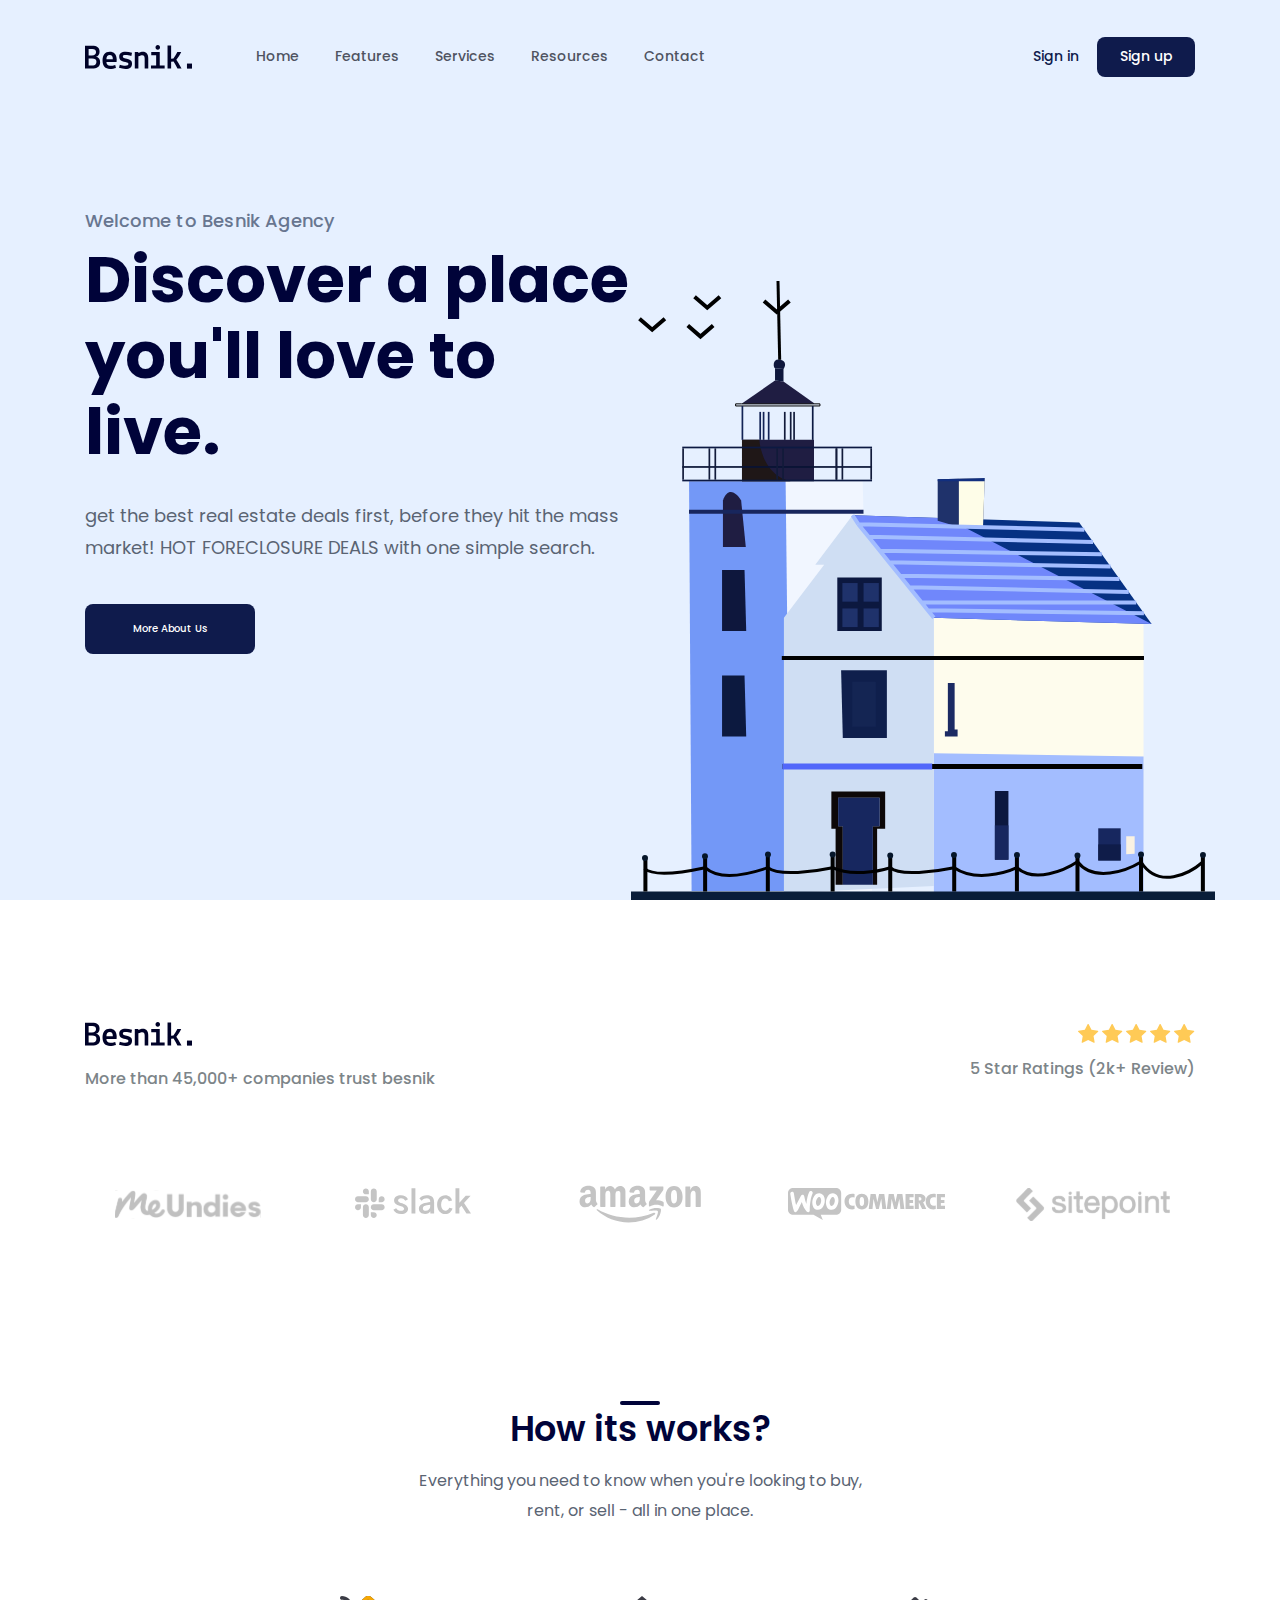
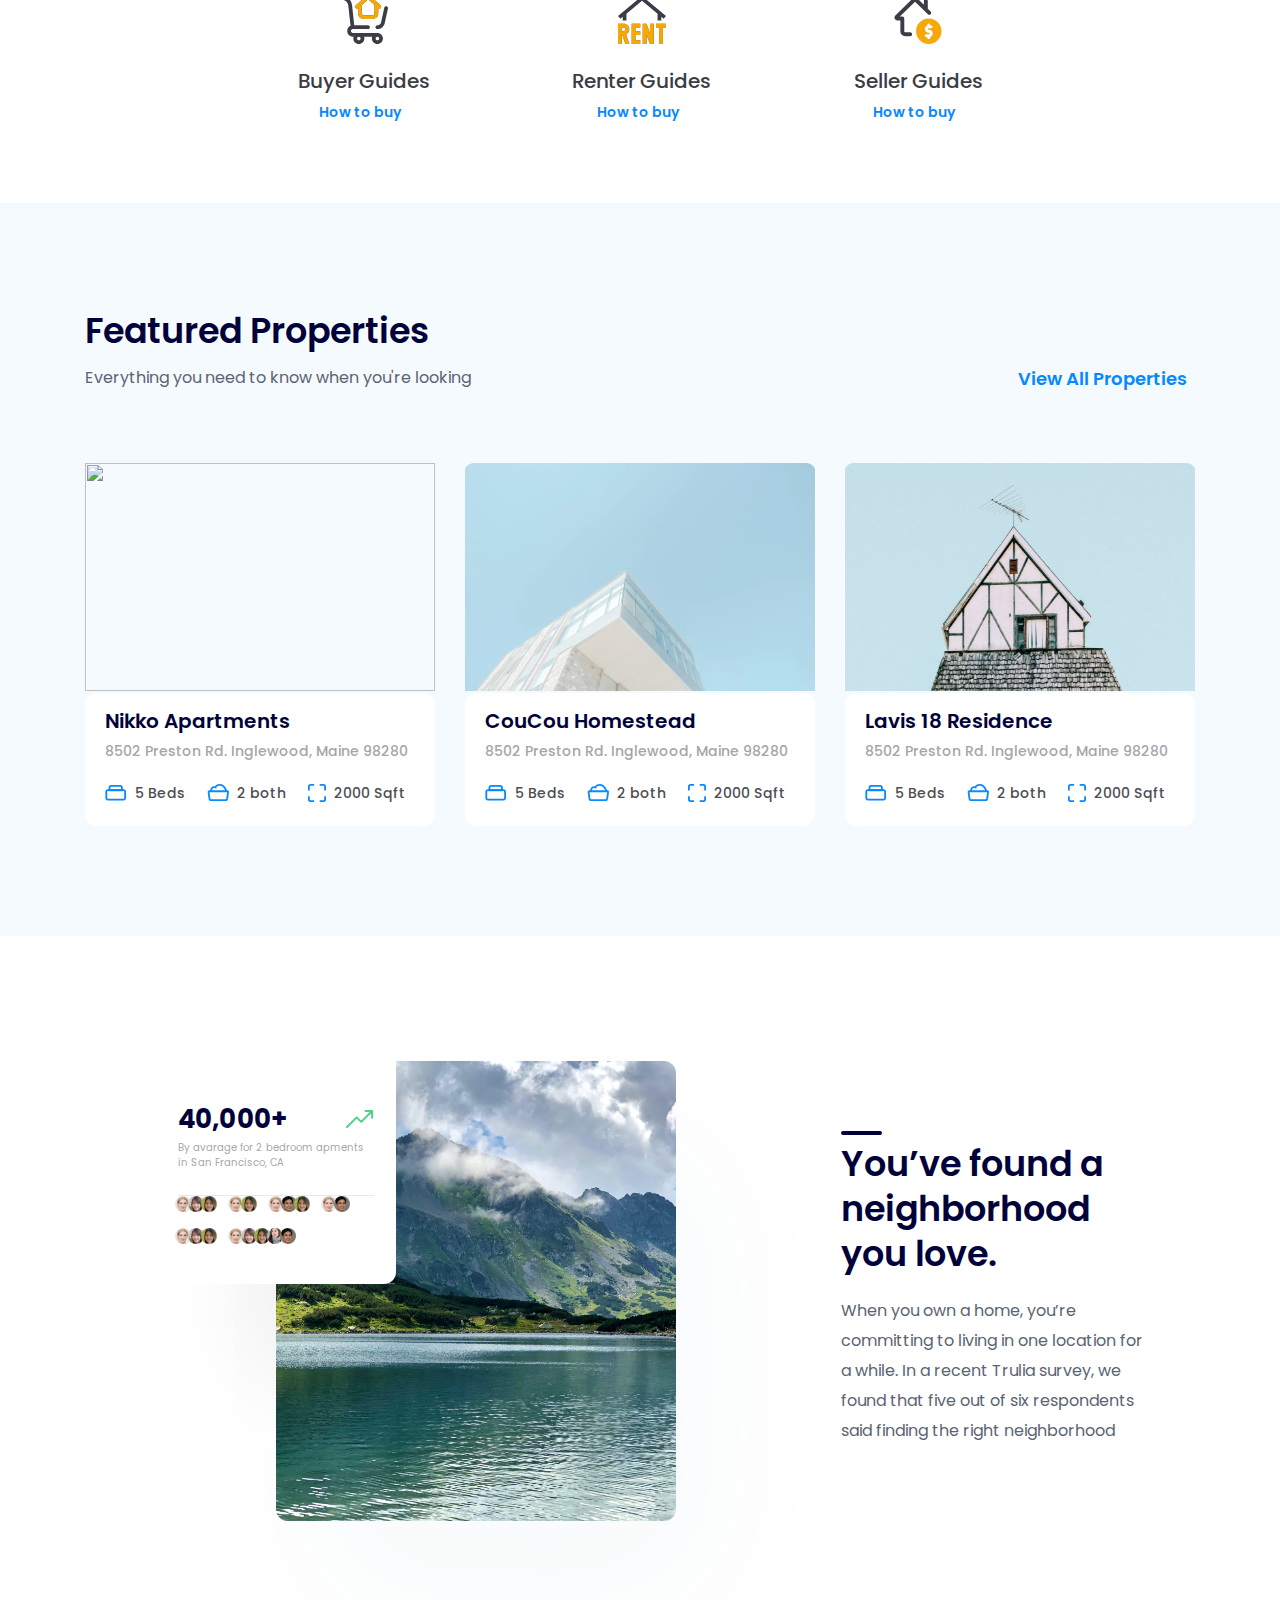
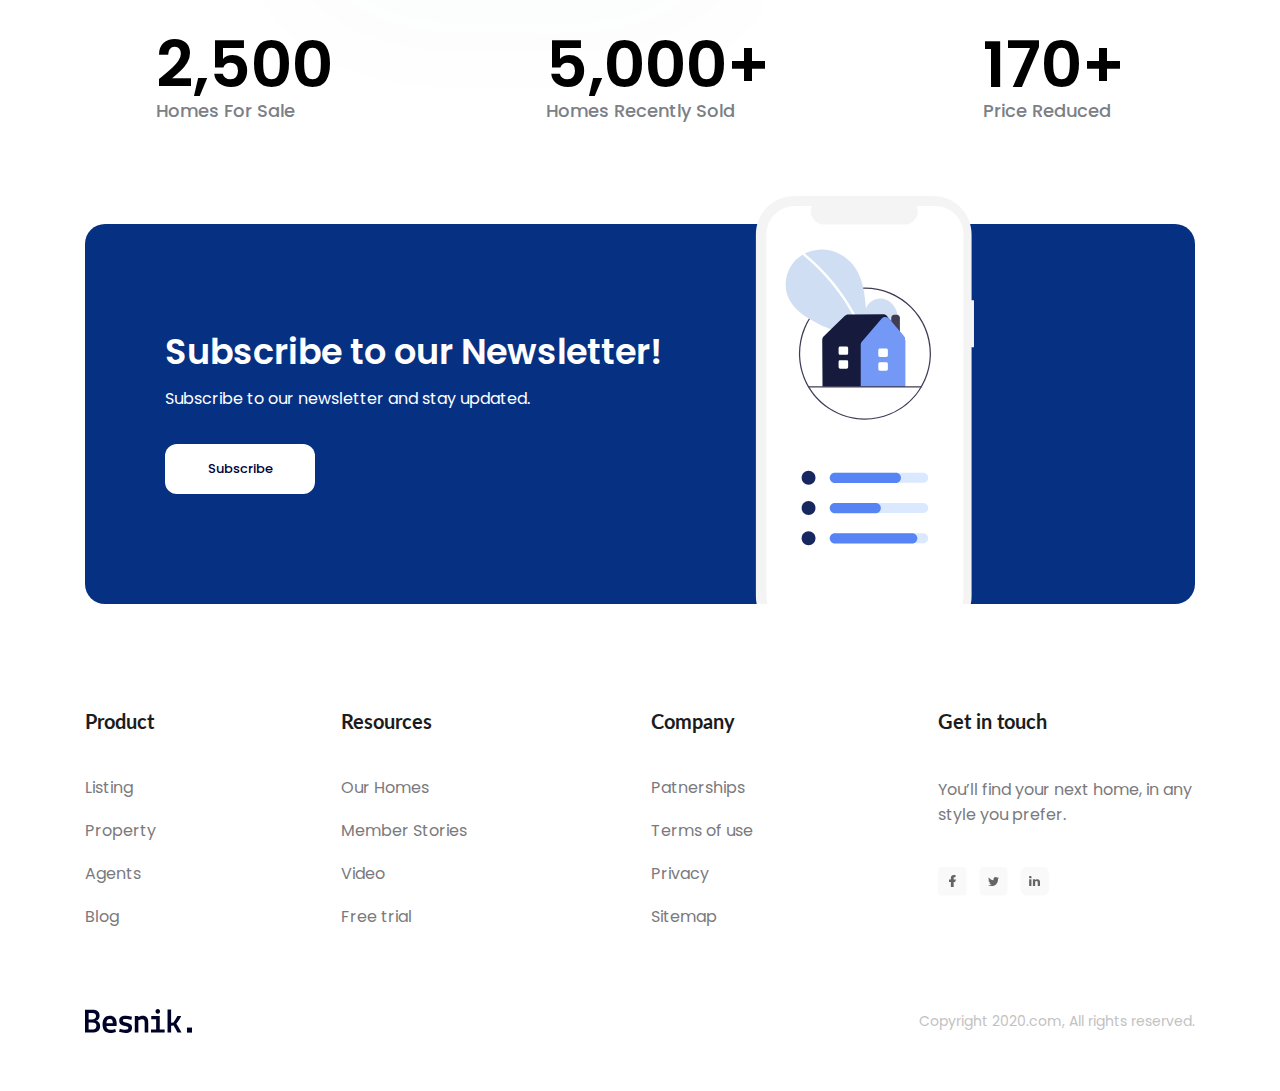
==== commit 0e67a7f2: "finished project" ====
--- a/index.html
+++ b/index.html
@@ -8,7 +8,7 @@
     <link rel="preconnect" href="https://fonts.googleapis.com" />
     <link rel="preconnect" href="https://fonts.gstatic.com" crossorigin />
     <link
-      href="https://fonts.googleapis.com/css2?family=Poppins:wght@400;500;600;700&display=swap"
+      href="https://fonts.googleapis.com/css2?family=Lato:wght@700&family=Poppins:wght@400;500;600;700&display=swap"
       rel="stylesheet"
     />
 
@@ -173,13 +173,284 @@
                 <p>Everything you need to know when you're looking</p>
                 <a class="fo-cta__btn" href="#!"
                   >View All Properties
-                  <i class="fa-solid fa-arrow-right-long right-direction  "></i
+                  <i class="fa-solid fa-arrow-right-long right-direction"></i
                 ></a>
               </div>
             </div>
-          </div>
-        </div>
-      </section>
+            <!-- FEATURE ONE CARDS -->
+            <div class="cards">
+              <div class="fo-card">
+                <img
+                  src="./assets/img/nikko.svg "
+                  alt=""
+                  class="fo-card__img"
+                />
+                <div class="fo-card__content">
+                  <p class="fo-card__name">Nikko Apartments</p>
+                  <p class="fo-card__desc">
+                    8502 Preston Rd. Inglewood, Maine 98280
+                  </p>
+                  <div class="fo-card__produce">
+                    <div class="fo-card__produce-item">
+                      <img src="./assets/img/bag.svg" alt="" />
+                      <span>5 Beds</span>
+                    </div>
+                    <div class="fo-card__produce-item">
+                      <img src="./assets/img/cloud.svg" alt="" />
+                      <span>2 both</span>
+                    </div>
+                    <div class="fo-card__produce-item">
+                      <img src="./assets/img/Subtract.svg" alt="" />
+                      <span>2000 Sqft</span>
+                    </div>
+                  </div>
+                </div>
+              </div>
+              <div class="fo-card">
+                <img
+                  src="./assets/img/coucou.svg "
+                  alt=""
+                  class="fo-card__img"
+                />
+                <div class="fo-card__content">
+                  <p class="fo-card__name">CouCou Homestead</p>
+                  <p class="fo-card__desc">
+                    8502 Preston Rd. Inglewood, Maine 98280
+                  </p>
+                  <div class="fo-card__produce">
+                    <div class="fo-card__produce-item">
+                      <img src="./assets/img/bag.svg" alt="" />
+                      <span>5 Beds</span>
+                    </div>
+                    <div class="fo-card__produce-item">
+                      <img src="./assets/img/cloud.svg" alt="" />
+                      <span>2 both</span>
+                    </div>
+                    <div class="fo-card__produce-item">
+                      <img src="./assets/img/Subtract.svg" alt="" />
+                      <span>2000 Sqft</span>
+                    </div>
+                  </div>
+                </div>
+              </div>
+              <div class="fo-card">
+                <img src="./assets/img/lavis.svg" alt="" class="fo-card__img" />
+                <div class="fo-card__content">
+                  <p class="fo-card__name">Lavis 18 Residence</p>
+                  <p class="fo-card__desc">
+                    8502 Preston Rd. Inglewood, Maine 98280
+                  </p>
+                  <div class="fo-card__produce">
+                    <div class="fo-card__produce-item">
+                      <img src="./assets/img/bag.svg" alt="" />
+                      <span>5 Beds</span>
+                    </div>
+                    <div class="fo-card__produce-item">
+                      <img src="./assets/img/cloud.svg" alt="" />
+                      <span>2 both</span>
+                    </div>
+                    <div class="fo-card__produce-item">
+                      <img src="./assets/img/Subtract.svg" alt="" />
+                      <span>2000 Sqft</span>
+                    </div>
+                  </div>
+                </div>
+              </div>
+            </div>
+          </div>
+        </div>
+      </section>
+      <!-- FEATURE TWO -->
+      <section class="ft">
+        <div class="main-content">
+          <div class="ft-content">
+            <!-- FEATURE TWO SOCIAL -->
+            <div class="ft-social">
+              <img
+                src="./assets/img/natural.jpg"
+                alt=""
+                class="ft-social__img"
+              />
+              <div class="ft-social__content">
+                <div class="fluctuations">
+                  <span>40,000+</span>
+                  <img
+                    src="./assets/img/trend.svg"
+                    alt="You’ve found a neighborhood you love."
+                  />
+                </div>
+                <p class="ft-social__content-desc">
+                  By avarage for 2 bedroom apments in San Francisco, CA
+                </p>
+                <div class="line"></div>
+                <div class="ft-social__content-user">
+                  <div class="ft__user-item">
+                    <img src="./assets/img/user-1.jpg" alt="" />
+                    <img src="./assets/img/user-4.jpg" alt="" />
+                    <img src="./assets/img/user-5.jpg" alt="" />
+                  </div>
+
+                  <div class="ft__user-item">
+                    <img src="./assets/img/user-1.jpg" alt="" />
+                    <img src="./assets/img/user-5.jpg" alt="" />
+                  </div>
+
+                  <div class="ft__user-item">
+                    <img src="./assets/img/user-1.jpg" alt="" />
+                    <img src="./assets/img/user-2.jpg" alt="" />
+                    <img src="./assets/img/user-5.jpg" alt="" />
+                  </div>
+
+                  <div class="ft__user-item">
+                    <img src="./assets/img/user-1.jpg" alt="" />
+                    <img src="./assets/img/user-2.jpg" alt="" />
+                  </div>
+
+                  <div class="ft__user-item">
+                    <img src="./assets/img/user-1.jpg" alt="" />
+                    <img src="./assets/img/user-4.jpg" alt="" />
+                    <img src="./assets/img/user-5.jpg" alt="" />
+                  </div>
+
+                  <div class="ft__user-item">
+                    <img src="./assets/img/user-1.jpg" alt="" />
+                    <img src="./assets/img/user-4.jpg" alt="" />
+                    <img src="./assets/img/user-5.jpg" alt="" />
+                    <img src="./assets/img/user-3.jpg" alt="" />
+                    <img src="./assets/img/user-2.jpg" alt="" />
+                  </div>
+                </div>
+              </div>
+            </div>
+
+            <!-- FEATURE TWO INFO -->
+            <div class="ft-info">
+              <h2 class="ft-info__tittle">
+                You’ve found a neighborhood you love.
+              </h2>
+              <p class="ft-info__desc">
+                When you own a home, you’re committing to living in one location
+                for a while. In a recent Trulia survey, we found that five out
+                of six respondents said finding the right neighborhood
+              </p>
+            </div>
+          </div>
+
+          <!-- FEATURE TWO STATISTICAL -->
+          <div class="ft-statistical">
+            <div class="ft__statistical-item">
+              <span>2,500</span>
+              <p class="ft__statistical-item__desc">Homes For Sale</p>
+            </div>
+            <div class="ft__statistical-item">
+              <span>5,000+</span>
+              <p class="ft__statistical-item__desc">Homes Recently Sold</p>
+            </div>
+            <div class="ft__statistical-item">
+              <span>170+</span>
+              <p class="ft__statistical-item__desc">Price Reduced</p>
+            </div>
+          </div>
+        </div>
+      </section>
+      <!-- NEWSLETTER -->
+      <section class="new">
+        <div class="main-content">
+          <div class="new-content">
+            <!-- NEWSLETTER INFO -->
+            <div class="new-info">
+              <h2 class="new-info__tittle">Subscribe to our Newsletter!</h2>
+              <p class="new-info__desc">
+                Subscribe to our newsletter and stay updated.
+              </p>
+              <div class="new-info__cta">
+                <a class="new-btn btn" href="#!">Subscribe</a>
+              </div>
+            </div>
+            <!-- NEWSLETTER IMAGE-->
+            <img
+              src="./assets/img/home illustration.svg"
+              alt=""
+              class="new-img"
+            />
+          </div>
+        </div>
+      </section>
+      <!-- FOOTER -->
+      <footer>
+        <div class="main-content">
+          <!-- FOOTER CONTENT -->
+          <ul class="footer-content">
+            <li class="footer-item">
+              <h2 class="footer-item__heading">Product</h2>
+              <ul class="footer-item__content">
+                <li>
+                  <a href="#!">Listing</a>
+                </li>
+                <li>
+                  <a href="#!">Property</a>
+                </li>
+                <li>
+                  <a href="#!">Agents</a>
+                </li>
+                <li>
+                  <a href="#!">Blog</a>
+                </li>
+              </ul>
+            </li>
+            <li class="footer-item">
+              <h2 class="footer-item__heading">Resources</h2>
+              <ul class="footer-item__content">
+                <li>
+                  <a href="#!">Our Homes</a>
+                </li>
+                <li>
+                  <a href="#!">Member Stories</a>
+                </li>
+                <li>
+                  <a href="#!">Video</a>
+                </li>
+                <li>
+                  <a href="#!">Free trial</a>
+                </li>
+              </ul>
+            </li>
+            <li class="footer-item">
+              <h2 class="footer-item__heading">Company</h2>
+              <ul class="footer-item__content">
+                <li>
+                  <a href="#!">Patnerships</a>
+                </li>
+                <li>
+                  <a href="#!">Terms of use</a>
+                </li>
+                <li>
+                  <a href="#!">Privacy</a>
+                </li>
+                <li>
+                  <a href="#!">Sitemap</a>
+                </li>
+              </ul>
+            </li>
+            <li class="footer-item">
+              <h2 class="footer-item__heading">Get in touch</h2>
+              <ul class="footer-item__content">
+                <p>You’ll find your next home, in any style you prefer.</p>
+                <div class="footer-social">
+                  <img src="./assets/img/Facebook icon.svg" alt="">
+                  <img src="./assets/img/twitter icon.svg" alt="">
+                  <img src="./assets/img/lindedin icon.svg" alt="">
+                </div>
+              </ul>
+            </li>
+          </ul>
+
+          <div class="footer-footer">
+            <img src="./assets/img/Logo.svg" alt="">
+            <p>Copyright 2020.com, All rights reserved.</p>
+          </div>
+        </div>
+      </footer>
     </main>
   </body>
 </html>
--- a/assets/css/styles.css
+++ b/assets/css/styles.css
@@ -21,7 +21,7 @@
 /* COMMON CODE */
 .main-content {
   width: 1110px;
-  max-width: calc(100%-48px);
+  max-width: calc(100% - 48px);
   margin-left: auto;
   margin-right: auto;
 }
@@ -161,7 +161,7 @@
 .hero-img {
   position: absolute;
   bottom: 0;
-  right: 110px;
+  right: 65px;
 }
 
 /* CLIENTS */
@@ -344,5 +344,341 @@
 }
 
 .fo-cta__btn:hover {
-    text-shadow: 0 0 1px;
-}
+  text-shadow: 0 0 1px;
+}
+
+/* FEATURE ONE CARDS */
+.cards {
+  margin-top: 70px;
+  display: grid;
+  grid-template-columns: 1fr 1fr 1fr;
+  gap: 30px;
+}
+
+.fo-card {
+  overflow: hidden;
+  cursor: pointer;
+}
+
+.fo-card:hover .fo-card__img {
+  scale: 1.1;
+}
+
+.fo-card__content {
+  padding: 18px 0 24px 20px;
+  border-radius: 12px;
+  background: #fff;
+  box-shadow: 0px 65px 80px -46px rgba(226, 238, 249, 0.6);
+}
+
+.fo-card__img {
+  width: 350px;
+  height: 228px;
+  object-fit: cover;
+  object-position: center;
+  transition: 0.2s linear;
+  overflow: hidden;
+}
+
+.fo-card__name {
+  color: var(--primary-color);
+  font-size: 2rem;
+  font-weight: 600;
+  line-height: 1; /* 100% */
+}
+
+.fo-card__desc {
+  margin-top: 10px;
+  color: #a3a6ab;
+  font-size: 1.4rem;
+  font-weight: 500;
+  line-height: normal;
+}
+
+.fo-card__produce {
+  margin-top: 22px;
+  display: flex;
+  align-items: center;
+  gap: 22px;
+}
+
+.fo-card__produce-item {
+  display: flex;
+  align-items: center;
+}
+
+.fo-card__produce-item span {
+  margin-left: 8px;
+  color: #4d4d52;
+  font-size: 1.4rem;
+  font-weight: 500;
+  line-height: 1; /* 100% */
+  letter-spacing: 0.14px;
+}
+
+/* FEATURE TWO */
+.ft {
+  width: 1017px;
+  margin-left: auto;
+  margin-right: auto;
+  padding: 50px 0;
+  margin-top: 75px;
+}
+
+.ft-content {
+  display: grid;
+  grid-template-columns: 1fr 1fr;
+}
+
+.ft-social__img {
+  margin-left: 120px;
+  width: 400px;
+  height: 460px;
+  object-fit: cover;
+  object-position: center;
+  border-radius: 12px;
+  box-shadow: 40px 80px 155px 0px rgba(30, 103, 113, 0.03);
+}
+
+/* FEATURE TWO SOCIAL */
+.ft-social {
+  position: relative;
+}
+
+.ft-social__content {
+  width: 240px;
+  position: absolute;
+  top: 0;
+  left: 0;
+  padding: 45px 22px 40px;
+  border-radius: 0px 0px 12px 12px;
+  background: #fff;
+  box-shadow: 90px 85px 100px 0px rgba(0, 0, 0, 0.06);
+}
+
+.fluctuations {
+  display: flex;
+  align-items: center;
+  justify-content: space-between;
+}
+
+.fluctuations span {
+  color: var(--primary-color);
+  font-size: 2.6rem;
+  font-weight: 700;
+  line-height: 26px; /* 100% */
+  letter-spacing: 0.26px;
+}
+
+.ft-social__content-desc {
+  margin-top: 8px;
+  width: 195px;
+  color: #a7a7a7;
+  font-size: 1.2;
+  font-weight: 400;
+  line-height: 1.5; /* 150% */
+}
+
+.line {
+  margin-top: 25px;
+  width: 100%;
+  height: 1.2px;
+  background: #e9e9e9;
+}
+
+.ft-social__content-user,
+.ft__user-item {
+  display: flex;
+  align-items: center;
+  flex-wrap: wrap;
+}
+
+.ft-social__content-user {
+  row-gap: 16px;
+}
+
+.ft__user-item {
+  margin-right: 14px;
+}
+
+.ft__user-item img {
+  margin-left: -3px;
+  display: block;
+  width: 16px;
+  height: 16px;
+  border-radius: 50%;
+  object-fit: cover;
+  object-position: center;
+}
+
+/*  FEATURE TWO INFO */
+.ft-info {
+  margin-top: 80px;
+  margin-left: 165px;
+}
+
+.ft-info__tittle {
+  position: relative;
+  width: 270px;
+  color: var(--primary-color);
+  font-size: 3.5rem;
+  font-weight: 600;
+  line-height: 1.28571; /* 128.571% */
+}
+
+.ft-info__tittle::before {
+  position: absolute;
+  top: -10px;
+  content: "";
+  display: inline-block;
+  width: 41px;
+  height: 4px;
+  border-radius: 12px;
+  background: var(--primary-color);
+}
+
+.ft-info__desc {
+  width: 310px;
+  margin-top: 20px;
+  color: var(--sub-color);
+  font-size: 1.6rem;
+  font-weight: 400;
+  line-height: 1.875; /* 187.5% */
+}
+
+/* FEATURE TWO STATISTICAL */
+.ft-statistical {
+  margin-top: 110px;
+  display: flex;
+  align-items: center;
+  justify-content: space-between;
+  flex-wrap: wrap;
+}
+
+.ft__statistical-item span {
+  color: #000;
+  font-size: 6.4rem;
+  font-weight: 600;
+  line-height: 1; /* 100% */
+}
+
+.ft__statistical-item__desc {
+  color: #7b8087;
+  font-size: 1.8rem;
+  font-weight: 500;
+  line-height: normal;
+}
+
+/* NEWSLETTER */
+.new {
+  margin-top: 50px;
+}
+
+.new-content {
+  position: relative;
+  padding: 110px 0 110px 80px;
+  border-radius: 20px;
+  background: #063183;
+}
+
+/* NEWSLETTER INFOMATION*/
+.new-info__tittle {
+  margin-bottom: 15px;
+  color: #fff;
+  font-size: 3.5rem;
+  font-weight: 600;
+  line-height: 1; /* 100% */
+}
+
+.new-info__desc {
+  margin-bottom: 30px;
+  color: #fff;
+  font-size: 1.6rem;
+  font-weight: 400;
+  line-height: 1.875; /* 187.5% */
+}
+
+.new-info__cta {
+  display: flex;
+}
+
+.new-btn {
+  min-width: 150px;
+  border-radius: 12px;
+  background: #fff;
+  color: var(--primary-color);
+  font-size: 1.3rem;
+  font-weight: 500;
+  line-height: normal;
+}
+
+/* NEWSLETTER IMAGE */
+.new-img {
+  display: block;
+  position: absolute;
+  right: 221px;
+  top: -28px;
+}
+
+/* FOOTER */
+footer {
+  margin-top: 55px;
+}
+
+.footer-content {
+  padding-top: 50px;
+}
+
+/* FOOTER CONTENT */
+.footer-content {
+  display: flex;
+  justify-content: space-between;
+}
+
+.footer-item__heading {
+  color: #1c1c1d;
+  font-family: Lato;
+  font-size: 2rem;
+  font-weight: 700;
+  line-height: normal;
+}
+
+.footer-item__content {
+  margin-top: 24px;
+}
+
+.footer-item__content li a,
+.footer-item__content p {
+  display: inline-block;
+  padding-top: 18px;
+  color: #7a7a7e;
+  font-size: 1.6rem;
+  font-weight: 400;
+  line-height: normal;
+}
+
+.footer-item__content p {
+  width: 257px;
+  margin: 2px 0 40px;
+}
+
+.footer-social {
+  display: flex;
+  align-items: center;
+  gap: 12px;
+}
+
+.footer-footer {
+  display: flex;
+  align-items: center;
+  justify-content: space-between;
+  margin-top: 80px;
+  padding-bottom: 58px;
+}
+
+.footer-footer p {
+  color: #c2c2c2;
+  font-size: 1.4rem;
+  font-weight: 400;
+  line-height: normal;
+}
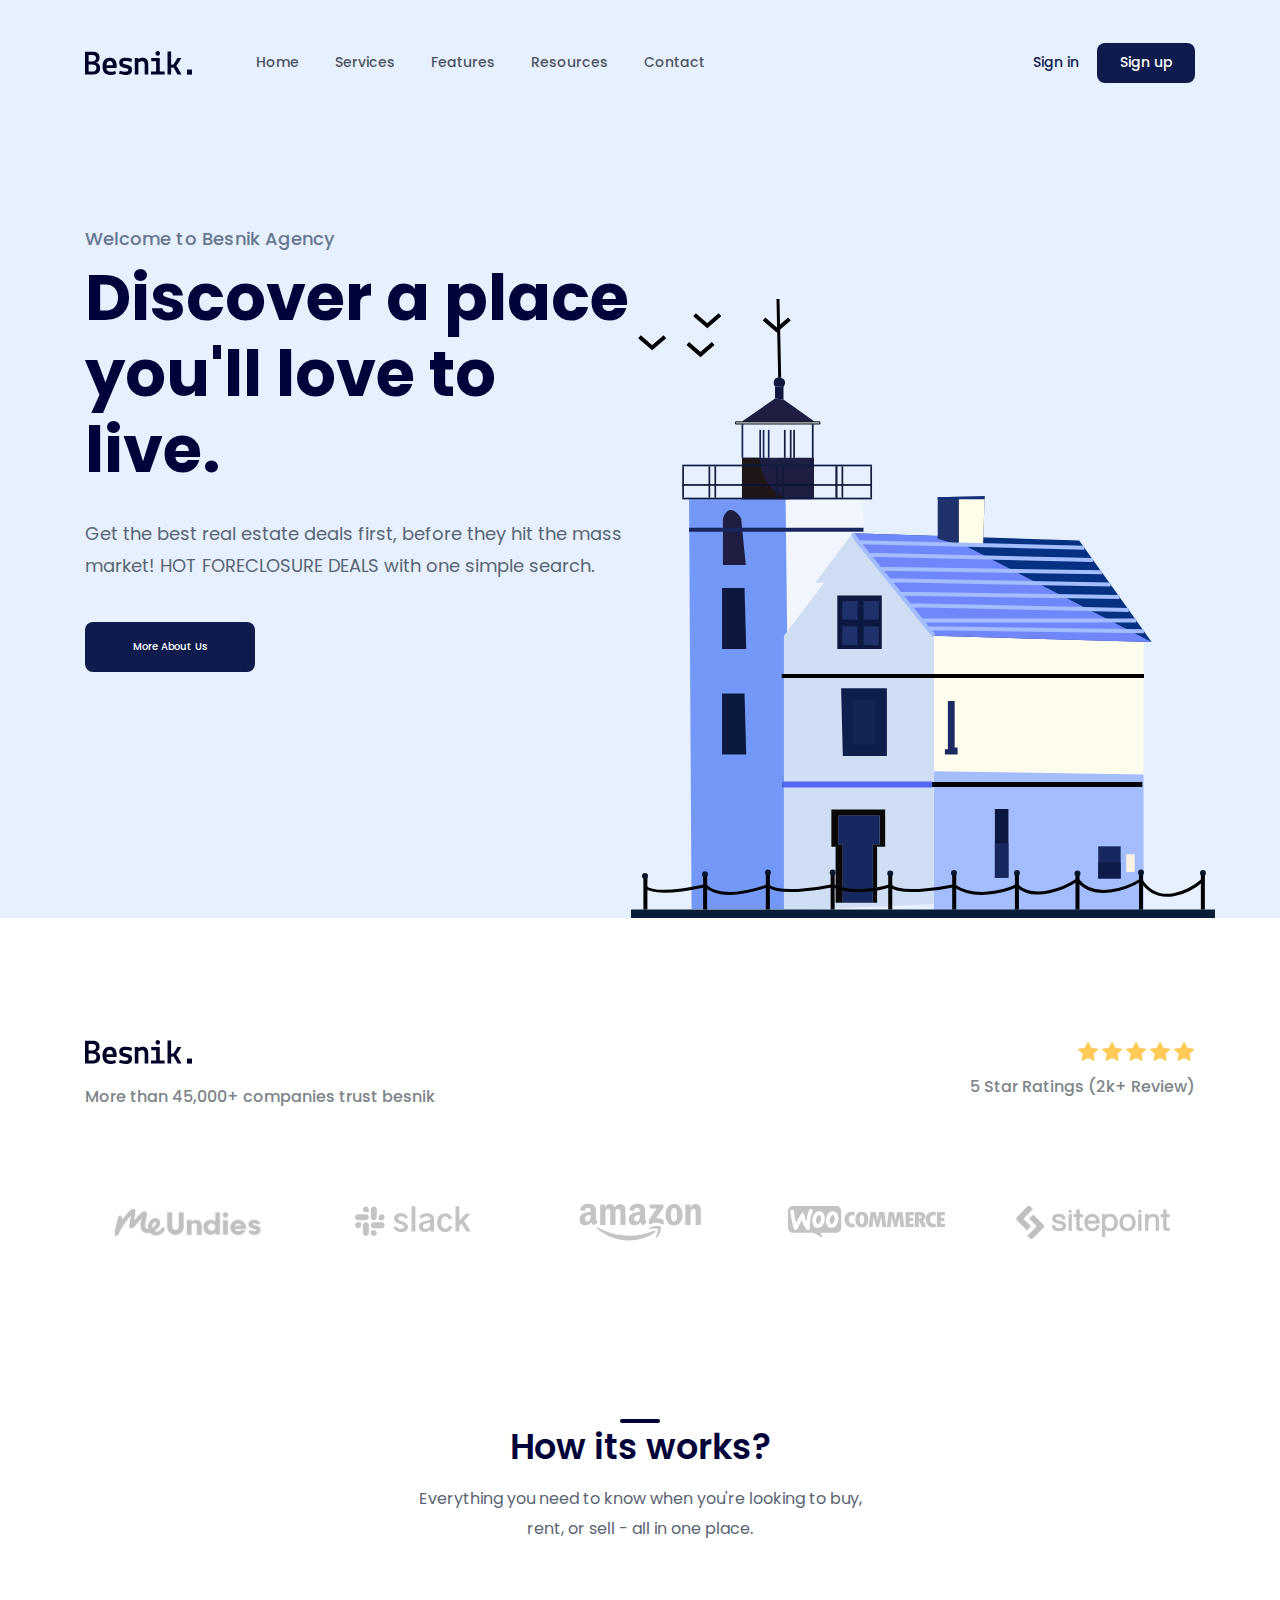
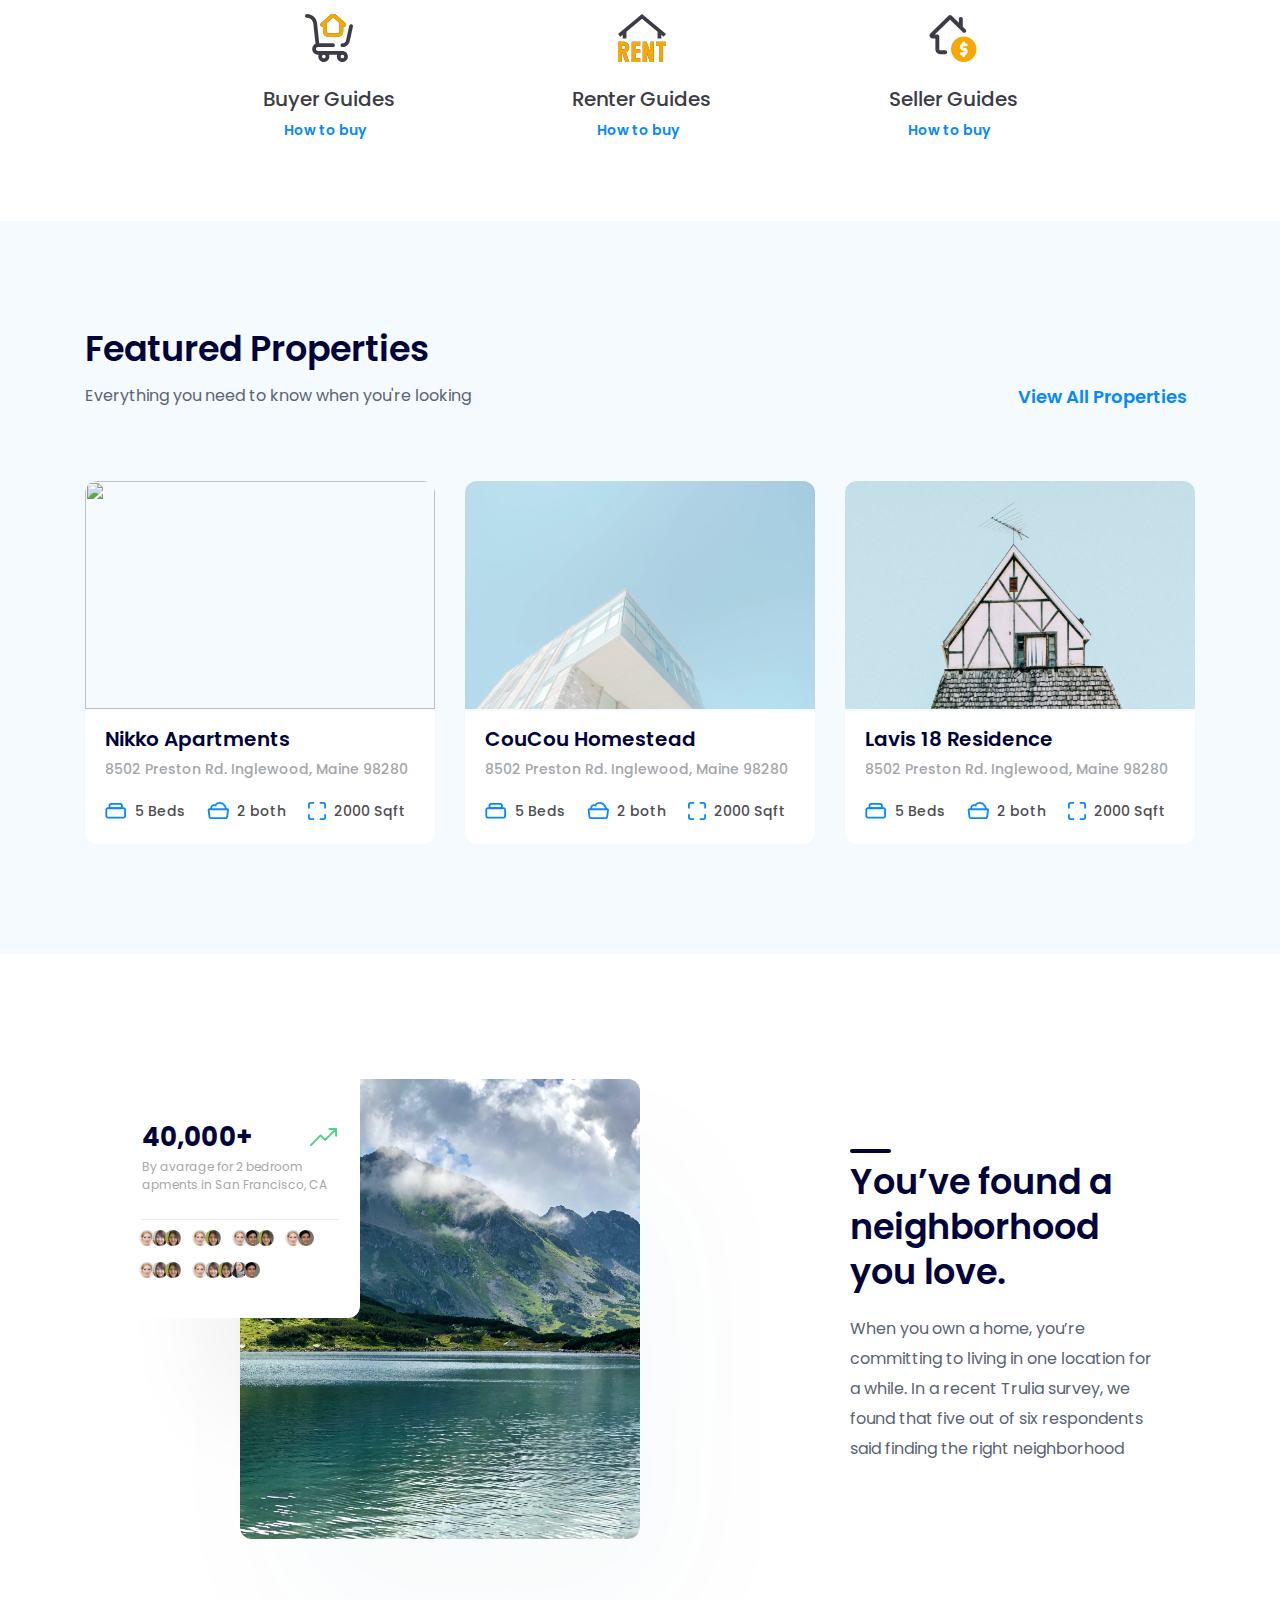
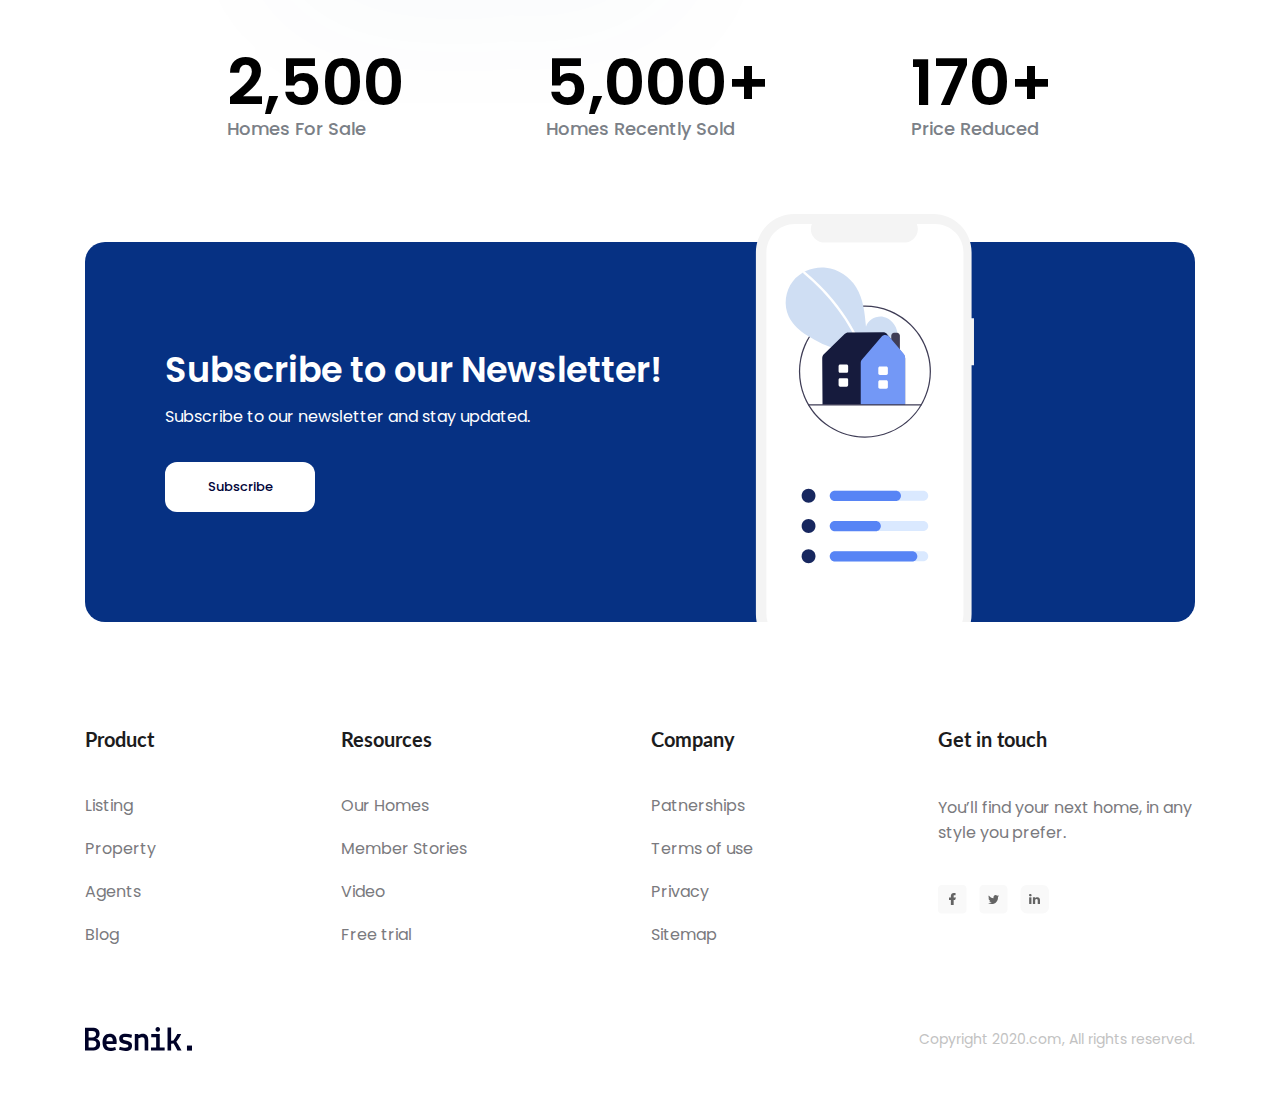
==== commit 6cbb0ac3: "finished responsive project 01" ====
--- a/index.html
+++ b/index.html
@@ -33,17 +33,40 @@
     <section class="navbar">
       <div class="main-content">
         <div class="navbar-content">
+          <!-- HEADER LOGO -->
+          <i class="fa-solid fa-bars show-tm menu-icon"></i>
+
+          <!-- NAVBAR ON PC -->
           <img src="./assets/img/Logo.svg" alt="" class="logo" />
           <ul class="nav">
-            <li><a href="#!">Home</a></li>
-            <li><a href="#!">Features</a></li>
-            <li><a href="#!">Services</a></li>
-            <li><a href="#!">Resources</a></li>
-            <li><a href="#!">Contact</a></li>
+            <li><a href="#">Home</a></li>
+            <li><a href="#hiw">Services</a></li>
+            <li><a href="#fo">Features</a></li>
+            <li><a href="#ft">Resources</a></li>
+            <li><a href="#footer">Contact</a></li>
           </ul>
-          <div class="nav-cta">
+          <div class="nav-cta hidden-mobile">
             <a href="#!">Sign in</a>
             <a class="nav-cta__btn btn" href="#!">Sign up</a>
+          </div>
+        </div>
+
+        <!-- NAVBAR ON TABLET/MOBILE -->
+        <div class="header-mobile">
+          <div class="menu-overlay"></div>
+          <div class="menu-drawer">
+            <img src="./assets/img/Logo.svg " class="show-tm" alt="" />
+            <ul class="nav-mobile show-tm">
+              <li><a href="#">Home</a></li>
+              <li><a href="#hiw">Services</a></li>
+              <li><a href="#fo">Features</a></li>
+              <li><a href="#ft">Resources</a></li>
+              <li><a href="#footer">Contact</a></li>
+            </ul>
+            <div class="nav__mobile-cta show-tm">
+              <a href="#!">Sign in</a>
+              <a class="nav__mobile-cta__btn" href="#!">Sign up</a>
+            </div>
           </div>
         </div>
       </div>
@@ -60,7 +83,7 @@
                 Discover a place you'll love to live.
               </h2>
               <p class="hero-info__desc">
-                get the best real estate deals first, before they hit the mass
+                Get the best real estate deals first, before they hit the mass
                 market! HOT FORECLOSURE DEALS with one simple search.
               </p>
               <div class="hero-info__cta">
@@ -86,7 +109,7 @@
             <div class="evaluate-clients">
               <div class="row row-1">
                 <img src="./assets/img/Logo.svg" alt="" />
-                <div class="row__star-block">
+                <div class="row__star-block hidden-mobile">
                   <img src="./assets/img/star.svg" alt="" />
                   <img src="./assets/img/star.svg" alt="" />
                   <img src="./assets/img/star.svg" alt="" />
@@ -96,7 +119,7 @@
               </div>
               <div class="row row-2">
                 <p>More than 45,000+ companies trust besnik</p>
-                <p>5 Star Ratings (2k+ Review)</p>
+                <p class="hidden-mobile">5 Star Ratings (2k+ Review)</p>
               </div>
             </div>
             <!-- CLIENTS LIST -->
@@ -121,7 +144,7 @@
         </div>
       </section>
       <!-- HOW ITS WORKS? -->
-      <section class="hiw">
+      <section class="hiw" id="hiw">
         <div class="main-content">
           <div class="hiw-content">
             <!-- HOW ITS WORKS HEADING -->
@@ -163,7 +186,7 @@
         </div>
       </section>
       <!-- FEATURE one -->
-      <section class="fo">
+      <section class="fo" id="fo">
         <div class="main-content">
           <div class="fo-content">
             <!-- FEATURE ONE HEADING -->
@@ -171,7 +194,7 @@
               <div class="fo-heading__name">Featured Properties</div>
               <div class="fo-cta">
                 <p>Everything you need to know when you're looking</p>
-                <a class="fo-cta__btn" href="#!"
+                <a class="fo-cta__btn hidden-mobile" href="#!"
                   >View All Properties
                   <i class="fa-solid fa-arrow-right-long right-direction"></i
                 ></a>
@@ -261,7 +284,7 @@
         </div>
       </section>
       <!-- FEATURE TWO -->
-      <section class="ft">
+      <section class="ft" id="ft">
         <div class="main-content">
           <div class="ft-content">
             <!-- FEATURE TWO SOCIAL -->
@@ -377,7 +400,7 @@
         </div>
       </section>
       <!-- FOOTER -->
-      <footer>
+      <footer id="footer">
         <div class="main-content">
           <!-- FOOTER CONTENT -->
           <ul class="footer-content">
@@ -437,20 +460,22 @@
               <ul class="footer-item__content">
                 <p>You’ll find your next home, in any style you prefer.</p>
                 <div class="footer-social">
-                  <img src="./assets/img/Facebook icon.svg" alt="">
-                  <img src="./assets/img/twitter icon.svg" alt="">
-                  <img src="./assets/img/lindedin icon.svg" alt="">
+                  <img src="./assets/img/Facebook icon.svg" alt="" />
+                  <img src="./assets/img/twitter icon.svg" alt="" />
+                  <img src="./assets/img/lindedin icon.svg" alt="" />
                 </div>
               </ul>
             </li>
           </ul>
 
           <div class="footer-footer">
-            <img src="./assets/img/Logo.svg" alt="">
+            <img src="./assets/img/Logo.svg" alt="" />
             <p>Copyright 2020.com, All rights reserved.</p>
           </div>
         </div>
       </footer>
     </main>
+
+    <script src="./assets/js/main.js"></script>
   </body>
 </html>
--- a/assets/css/styles.css
+++ b/assets/css/styles.css
@@ -6,6 +6,8 @@
 
 html {
   font-size: 62.5%;
+  scroll-behavior: smooth;
+  scroll-padding-top: 100px;
 }
 
 body {
@@ -54,11 +56,15 @@
 
 /* NAVIGATION */
 .navbar {
-  padding-top: 32px;
+  padding-top: 26px;
   background: #e6f0ff;
   position: sticky;
-  top: -20px;
+  top: -26px;
   z-index: 10;
+}
+
+.navbar-content {
+  padding: 12px 0;
 }
 
 .navbar-content,
@@ -117,9 +123,6 @@
 }
 
 /* HERO CONTENT */
-.hero-content {
-}
-
 .hero-info__sub {
   color: #687690;
   font-size: 1.8rem;
@@ -224,7 +227,6 @@
 }
 
 .hiw-content {
-  width: 685px;
   margin-left: auto;
   margin-right: auto;
 }
@@ -238,7 +240,7 @@
   position: relative;
   margin-bottom: 20px;
   color: var(--primary-color);
-  font-size: 35px;
+  font-size: 3.5rem;
   font-weight: 600;
   line-height: 1; /* 100% */
 }
@@ -269,7 +271,7 @@
 .hiw-list {
   margin-top: 70px;
   display: flex;
-  justify-content: space-between;
+  justify-content: space-evenly;
   align-items: center;
 }
 
@@ -366,14 +368,15 @@
 
 .fo-card__content {
   padding: 18px 0 24px 20px;
-  border-radius: 12px;
+  border-radius: 0 0 12px 12px;
   background: #fff;
   box-shadow: 0px 65px 80px -46px rgba(226, 238, 249, 0.6);
 }
 
 .fo-card__img {
-  width: 350px;
+  width: 100%;
   height: 228px;
+  border-radius: 12px 12px 0 0;
   object-fit: cover;
   object-position: center;
   transition: 0.2s linear;
@@ -418,16 +421,13 @@
 
 /* FEATURE TWO */
 .ft {
-  width: 1017px;
-  margin-left: auto;
-  margin-right: auto;
   padding: 50px 0;
   margin-top: 75px;
 }
 
 .ft-content {
-  display: grid;
-  grid-template-columns: 1fr 1fr;
+  display: flex;
+  justify-content: space-around;
 }
 
 .ft-social__img {
@@ -474,7 +474,7 @@
   margin-top: 8px;
   width: 195px;
   color: #a7a7a7;
-  font-size: 1.2;
+  font-size: 1.2rem;
   font-weight: 400;
   line-height: 1.5; /* 150% */
 }
@@ -494,6 +494,7 @@
 }
 
 .ft-social__content-user {
+  margin-top: 10px;
   row-gap: 16px;
 }
 
@@ -514,7 +515,7 @@
 /*  FEATURE TWO INFO */
 .ft-info {
   margin-top: 80px;
-  margin-left: 165px;
+  margin-left: 139px;
 }
 
 .ft-info__tittle {
@@ -548,11 +549,11 @@
 
 /* FEATURE TWO STATISTICAL */
 .ft-statistical {
+  width: 100%;
   margin-top: 110px;
   display: flex;
   align-items: center;
-  justify-content: space-between;
-  flex-wrap: wrap;
+  justify-content: space-evenly;
 }
 
 .ft__statistical-item span {
--- a/assets/css/responsive.css
+++ b/assets/css/responsive.css
@@ -0,0 +1,260 @@
+/* PC */
+@media screen and (min-width: 992px) {
+  .show-tm {
+    display: none;
+  }
+}
+
+/* MOBILE AND TABLET */
+@media screen and (max-width: 991.8px) {
+  /* nav */
+  .nav {
+    display: none;
+  }
+
+  .logo {
+    margin-left: 50%;
+    transform: translateX(-50%);
+  }
+
+  .menu-icon {
+    font-size: 28px;
+    color: #111;
+  }
+
+  .menu-overlay {
+    position: fixed;
+    inset: 0;
+    background: rgba(0, 0, 0, 0.2);
+    transition: 0.3s linear;
+    opacity: 0;
+    visibility: hidden;
+  }
+  .show {
+    opacity: 1;
+    visibility: visible;
+  }
+
+  .menu-drawer {
+    position: fixed;
+    padding: 40px 40px 0 40px;
+    inset: 0 25% 0 0;
+    background: #fff;
+    transform: translateX(-100%);
+    transition: 0.3s linear;
+  }
+
+  .open {
+    transform: translateX(0);
+  }
+
+  .nav-mobile {
+    margin-top: 20px;
+  }
+
+  .nav-mobile a {
+    display: block;
+    padding: 15px 0;
+    color: #4f5361;
+    font-size: 1.4rem;
+    font-weight: 500;
+    line-height: normal;
+  }
+  /* hero */
+  .hero-img {
+    display: none;
+  }
+  .hero-info {
+    text-align: center;
+    transform: translateY(50%);
+  }
+
+  .hero-info__tittle,
+  .hero-info__desc,
+  .hero-info__cta .hero-info__btn {
+    margin-left: auto;
+    margin-right: auto;
+  }
+
+  /* clients */
+  .clients-list {
+    flex-wrap: wrap;
+    justify-content: center;
+    gap: 20px;
+  }
+
+  /* feature one */
+  .cards {
+    grid-template-columns: 1fr 1fr;
+  }
+
+  /* feature two */
+  .ft-content {
+    flex-wrap: wrap;
+  }
+
+  .ft-info {
+    margin: 0;
+    margin-top: 30px;
+  }
+
+  .ft-info__tittle {
+    width: 430px;
+  }
+
+  .ft-info__desc {
+    width: 635px;
+  }
+
+  .ft-statistical {
+    flex-wrap: wrap;
+    row-gap: 20px;
+  }
+
+  /* newsletter */
+  .new-img {
+    display: none;
+  }
+}
+
+/* TABLET */
+@media screen and (min-width: 768) and (max-width: 991.8px) {
+}
+
+/* MOBILE */
+@media screen and (max-width: 767.8px) {
+  .hidden-mobile {
+    display: none;
+  }
+
+  .menu-drawer {
+    inset: 0 25% 0 0;
+  }
+
+  .nav__mobile-cta {
+    display: flex;
+    align-items: center;
+    justify-content: space-around;
+    margin-top: 20px;
+    padding-top: 20px;
+    border-top: 1px solid #ccc;
+    font-size: 1.5rem;
+    font-weight: 500;
+    color: #000339;
+  }
+
+  /* hero */
+  .hero-info {
+    transform: translateY(-10%);
+  }
+
+  .hero-info__sub {
+    font-size: 1.3rem;
+  }
+
+  .hero-info__tittle {
+    width: 330px;
+    font-size: 3.4rem;
+  }
+
+  .hero-info__desc {
+    font-size: 1.5rem;
+    width: 325px;
+  }
+
+  .hero-info__cta .hero-info__btn {
+    min-width: 130px;
+  }
+
+  /* clients */
+  .evaluate-clients .row-2 {
+    font-size: 1.4rem;
+  }
+
+  .clients-list {
+    margin-top: 50px;
+  }
+
+  /* how its works */
+  .hiw-heading__tittle {
+    font-size: 3rem;
+  }
+
+  .hiw-heading__desc {
+    font-size: 1.4rem;
+    width: 330px;
+  }
+
+  .hiw-list {
+    flex-wrap: wrap;
+    gap: 20px;
+  }
+
+  /* feature one */
+  .fo-heading__name {
+    font-size: 3rem;
+  }
+
+  .fo-cta p {
+    font-size: 1.4rem;
+  }
+
+  .cards {
+    grid-template-columns: 1fr;
+    row-gap: 40px;
+  }
+
+  /* feature two */
+  .ft-info__tittle {
+    font-size: 3rem;
+  }
+
+  .ft-social__img  {
+    margin-left: 0;
+    width: 100%;
+  }
+
+  .ft-content {
+    justify-content: start;
+  }
+
+  .ft-info__tittle {
+    font-size: 2.5rem;
+    width: 100%;
+  }
+
+  .ft-info__desc {
+    font-size: 1.4rem;
+    width: 95%;
+  }
+
+  /* newsletter */
+  .new-content {
+    padding: 110px 40px;
+    text-align: center;
+  }
+
+  .new-btn {
+    margin-left: auto;
+    margin-right: auto;
+  }
+
+  /* footer */
+  .footer-content {
+    display: grid;
+    grid-template-columns: 1fr 1fr;
+    row-gap: 30px;
+  }
+
+  .footer-item__content {
+    margin-top: 0;
+  }
+
+  .footer-item__content p {
+    width: 150px;
+  }
+
+  .footer-footer img {
+    display: none;
+  }
+}
